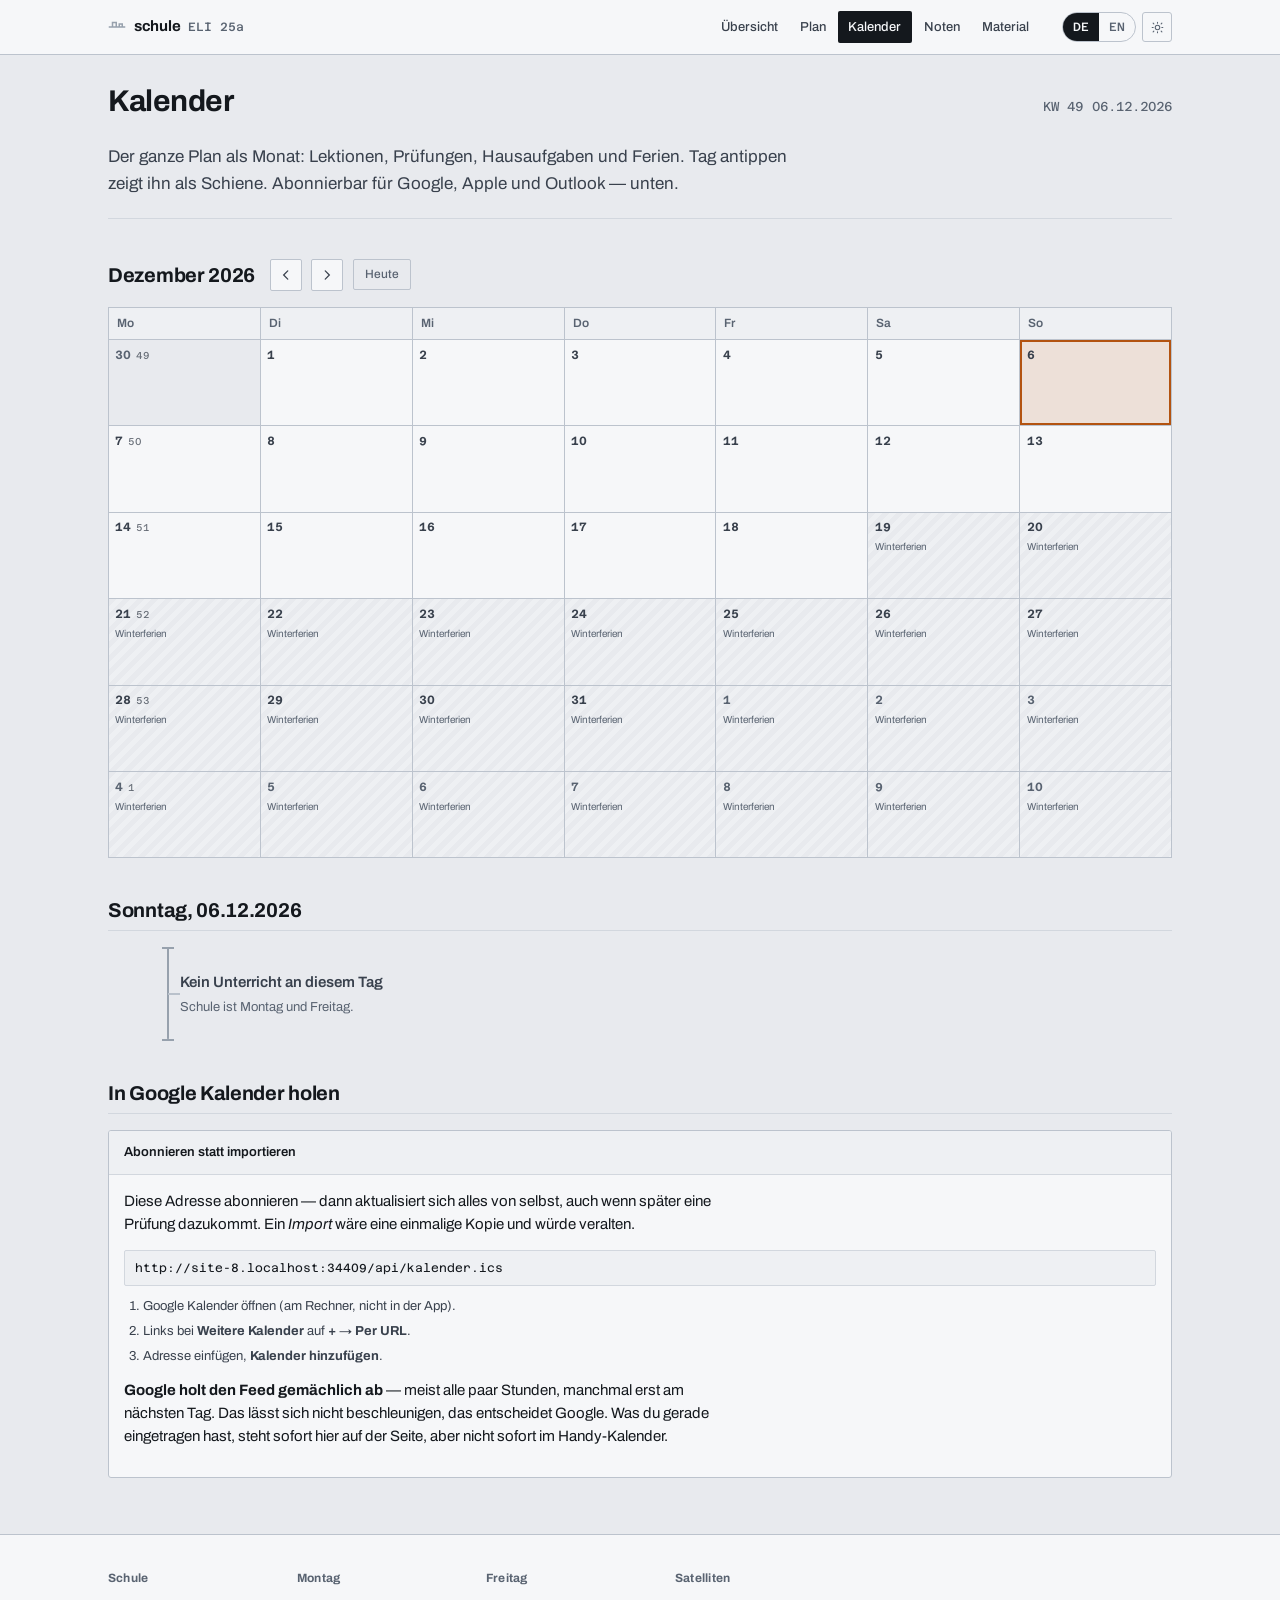
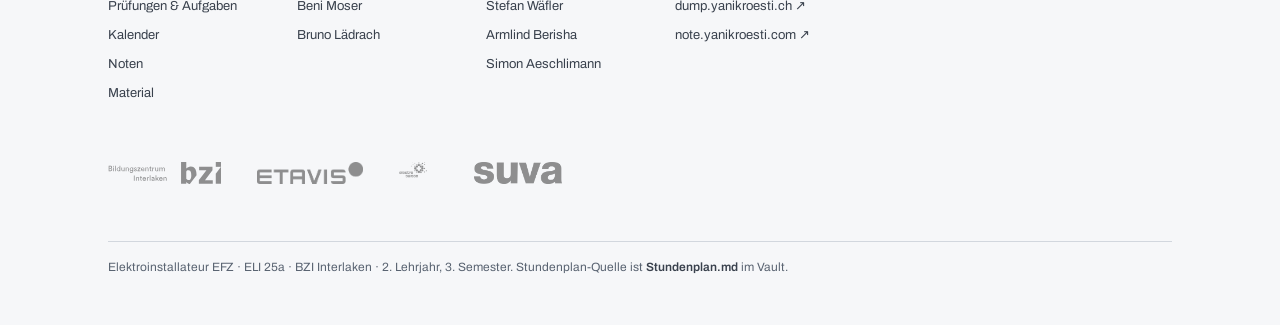
==== kalender.html @ 1379afa7 "Kalender: Monatsansicht und ICS-Feed fuer Google Neue Seite kalender.html — Monatsraster mit Lektion" ====
<!DOCTYPE html>
<html lang="de-CH" data-l="de">
<head>
<meta charset="UTF-8">
<meta name="viewport" content="width=device-width, initial-scale=1">
<title data-de="Kalender — Schule" data-en="Calendar — School">Kalender — Schule</title>
<meta name="description" content="Monatskalender mit Stundenplan, Prüfungen und Ferien — ELI 25a, BZI Interlaken.">
<meta name="theme-color" content="#e8eaee" media="(prefers-color-scheme: light)">
<meta name="theme-color" content="#10131a" media="(prefers-color-scheme: dark)">
<script>(function(){try{var l=localStorage.getItem('schule-lang');if(l==='en'||l==='de'){document.documentElement.setAttribute('data-l',l);document.documentElement.setAttribute('lang',l==='en'?'en':'de-CH');}var t=localStorage.getItem('schule-theme');if(t==='dark'||t==='light'){document.documentElement.setAttribute('data-theme',t);}}catch(e){}})();</script>
<link rel="preconnect" href="https://fonts.googleapis.com">
<link rel="preconnect" href="https://fonts.gstatic.com" crossorigin>
<link href="https://fonts.googleapis.com/css2?family=Archivo:wght@400;500;600;700&family=Azeret+Mono:wght@400;500;600&display=swap" rel="stylesheet">
<link rel="stylesheet" href="assets/core.css">
<link rel="stylesheet" href="assets/page.css">
<style>
/* ---- Monatsraster ----
   Ein Raster mit geteilten Haarlinien, kein Kartengitter: die Zellen
   berühren sich, teilen ihre Linien und haben keine Radien. So sieht
   ein Formular aus, kein Dashboard.                                  */
.calbar {
  display: flex; align-items: center; gap: 0.6rem; flex-wrap: wrap;
  margin-bottom: 1rem;
}
.calbar h2 {
  font-size: var(--t-l); min-width: 9.5rem;
  font-variant-numeric: tabular-nums;
}
.calbar .spacer { flex: 1; }
.navbtn {
  border: 1px solid var(--line-2); background: var(--plate); cursor: pointer;
  width: 32px; height: 32px; border-radius: var(--r-s);
  display: grid; place-items: center; color: var(--ink-2);
  transition: background 0.14s var(--ease), border-color 0.14s var(--ease);
}
.navbtn:hover { background: var(--plate-2); border-color: var(--rail); }
.navbtn svg { width: 14px; height: 14px; }

.cal {
  display: grid; grid-template-columns: repeat(7, minmax(0, 1fr));
  border-top: 1px solid var(--line-2);
  border-left: 1px solid var(--line-2);
}
.cal .wd {
  padding: 0.4rem 0.5rem; font-size: var(--t-xs); font-weight: 600;
  color: var(--muted); background: var(--plate-2);
  border-right: 1px solid var(--line-2); border-bottom: 1px solid var(--line-2);
}
.cal .tag {
  position: relative; min-height: 5.4rem; padding: 0.35rem 0.4rem 0.5rem;
  background: var(--plate); text-align: left; cursor: pointer;
  border-right: 1px solid var(--line-2); border-bottom: 1px solid var(--line-2);
  border-top: 0; border-left: 0;
  display: flex; flex-direction: column; gap: 0.28rem;
  font: inherit; color: inherit;
  transition: background 0.12s var(--ease);
}
.cal .tag:hover { background: var(--plate-2); }
.cal .tag.aus { background: var(--ground); }
.cal .tag.aus .n { color: var(--muted); }
/* Ferien: schraffiert wie eine gesperrte Fläche im Plan. */
.cal .tag.frei {
  background: repeating-linear-gradient(135deg,
    var(--ground), var(--ground) 5px,
    var(--plate-2) 5px, var(--plate-2) 10px);
}
.cal .tag.heute { box-shadow: inset 0 0 0 2px var(--ink-2); }
.cal .tag.gewaehlt { background: color-mix(in srgb, var(--s-abt) 14%, var(--plate)); }
.cal .tag.heute.gewaehlt { box-shadow: inset 0 0 0 2px var(--s-abt); }

.cal .n {
  font-family: var(--f-data); font-variant-numeric: tabular-nums;
  font-size: var(--t-xs); color: var(--ink-2); font-weight: 600;
}
.cal .kw {
  /* Bei 10px trug --muted nur 4.42:1 — die Kalenderwoche ist zwar
     Nebensache, aber lesbar muss sie sein. Klein bleibt sie trotzdem. */
  font-family: var(--f-data); font-size: 0.625rem; color: var(--ink-2);
  margin-left: auto; opacity: 0.75;
}
.cal .kopf { display: flex; align-items: baseline; gap: 0.3rem; }
/* Was an dem Tag läuft: ein kurzer Balken je Fach, in der Fachfarbe. */
.cal .balken { display: flex; flex-direction: column; gap: 2px; }
.cal .balken i {
  height: 3px; border-radius: 1px; background: var(--c, var(--rail));
  display: block;
}
.cal .marke {
  font-family: var(--f-data); font-size: 0.625rem; font-weight: 600;
  color: #fff; background: var(--c, var(--rail));
  border-radius: var(--r-s); padding: 0 0.22rem;
  align-self: flex-start; white-space: nowrap;
}
:root[data-theme="dark"] .cal .marke { color: var(--ground); }
@media (prefers-color-scheme: dark) {
  :root:not([data-theme="light"]) .cal .marke { color: var(--ground); }
}
.cal .ferienwort {
  font-size: 0.625rem; color: var(--muted); line-height: 1.2;
}

@media (max-width: 660px) {
  .cal .tag { min-height: 3.9rem; padding: 0.28rem 0.3rem 0.35rem; }
  .cal .kw, .cal .ferienwort { display: none; }
  .cal .wd { padding: 0.35rem 0.3rem; }
}

/* ---- Abonnieren ---- */
.abo code {
  display: block; margin: 0.5rem 0; padding: 0.5rem 0.6rem;
  overflow-x: auto; white-space: nowrap; font-size: var(--t-xs);
}
.abo ol { margin: 0.6rem 0 0; padding-left: 1.2rem; }
.abo li { font-size: var(--t-s); color: var(--ink-2); margin-bottom: 0.3rem; }
</style>
</head>
<body>
<!--
  DIRECTION CONTRACT — schule.yanikroesti.ch
  THESIS: Der Schultag ist eine Hutschiene. Jede Lektion ist eine Reihenklemme
    darauf, gleiches Rastermass, beschriftetes Markierungsschild, Farbe als
    Funktion. Verweigert das Kartenraster, das jedes Schul-Dashboard ausliefert.
  OWN-WORLD: Kuehler Gehaeusegrau-Grund, verzinkte Schienenlinie, flache
    Objekte mit 2-3px Radien und ohne Schlagschatten. Fuenf gesaettigte
    Klemmenfarben (ABT orange, HTOG blau, ATD gruen, ABU violett, Sport rot)
    auf beschrifteten Fuessen. Archivo durchgehend; Azeret Mono nur fuer Messwerte.
  STORY: Yanik oeffnet muede, sieht die naechste Klemme und ihren Countdown,
    weiss was er schuldet, und geht wieder.
  FIRST VIEWPORT: Flache Kopfleiste mit Haarlinie; Schienenkopf mit Tag, Datum
    und Kalenderwoche; darunter die naechste Lektion als eine doppelt hohe
    Klemme auf eigener Schiene — Farbfuss links, Zeit auf dem Markierungsschild,
    Countdown rechts als Messwert.
  FORM: Klemmenleiste, Kandidat 6 von 7, seed 755b7433.
  RAISED — Fahrplan: eine Zeile beherrscht die Tafel. Schweizer Raster: eine
    Familie, enge Stufen, Ruhe. Messgeraet: Countdown und Noten sind Messwerte
    mit Einheit und sichtbarer 4.0-Grenze.
  FINISH: unreviewed and undocumented is unfinished; this build ends with the
    finish review, the verdict, and DESIGN.md
-->
<main class="wrap" id="app">

  <header class="phead">
    <div class="top">
      <h1><span lang="de">Kalender</span><span lang="en">Calendar</span></h1>
      <p class="meta" id="phead-meta"></p>
    </div>
    <p class="lead">
      <span lang="de">Der ganze Plan als Monat: Lektionen, Prüfungen, Hausaufgaben
        und Ferien. Tag antippen zeigt ihn als Schiene. Abonnierbar für Google,
        Apple und Outlook — unten.</span>
      <span lang="en">The whole plan by month: lessons, exams, homework and holidays.
        Tap a day to see it as a rail. Subscribable from Google, Apple and Outlook — below.</span>
    </p>
  </header>

  <section class="sect" aria-labelledby="cal-h">
    <div class="calbar">
      <h2 id="cal-h"></h2>
      <button class="navbtn" id="prev" data-de-label="Voriger Monat" data-en-label="Previous month">
        <svg viewBox="0 0 24 24" fill="none" stroke="currentColor" stroke-width="2.2" stroke-linecap="round" aria-hidden="true"><path d="M15 5l-7 7 7 7"/></svg>
      </button>
      <button class="navbtn" id="next" data-de-label="Nächster Monat" data-en-label="Next month">
        <svg viewBox="0 0 24 24" fill="none" stroke="currentColor" stroke-width="2.2" stroke-linecap="round" aria-hidden="true"><path d="M9 5l7 7-7 7"/></svg>
      </button>
      <button class="tinybtn" id="heute"><span lang="de">Heute</span><span lang="en">Today</span></button>
      <span class="spacer"></span>
    </div>
    <div class="cal" id="cal" role="grid"></div>
  </section>

  <section class="sect" aria-labelledby="tag-h">
    <div class="sect-h">
      <h2 id="tag-h"></h2>
      <span class="spacer"></span>
    </div>
    <div class="rail" id="tagrail"></div>
  </section>

  <section class="sect" aria-labelledby="abo-h">
    <div class="sect-h">
      <h2 id="abo-h"><span lang="de">In Google Kalender holen</span><span lang="en">Add to Google Calendar</span></h2>
      <span class="spacer"></span>
    </div>
    <div class="panel abo">
      <div class="ph"><span lang="de">Abonnieren statt importieren</span><span lang="en">Subscribe, don't import</span></div>
      <div class="pb">
        <p>
          <span lang="de">Diese Adresse abonnieren — dann aktualisiert sich alles von
            selbst, auch wenn später eine Prüfung dazukommt. Ein <em>Import</em> wäre
            eine einmalige Kopie und würde veralten.</span>
          <span lang="en">Subscribe to this address and everything updates by itself.
            An <em>import</em> would be a one-off copy and would go stale.</span>
        </p>
        <code id="icsurl">…</code>
        <ol>
          <li><span lang="de">Google Kalender öffnen (am Rechner, nicht in der App).</span>
              <span lang="en">Open Google Calendar on a computer, not the app.</span></li>
          <li><span lang="de">Links bei <b>Weitere Kalender</b> auf <b>+</b> → <b>Per URL</b>.</span>
              <span lang="en">Left, next to <b>Other calendars</b>, click <b>+</b> → <b>From URL</b>.</span></li>
          <li><span lang="de">Adresse einfügen, <b>Kalender hinzufügen</b>.</span>
              <span lang="en">Paste the address, <b>Add calendar</b>.</span></li>
        </ol>
        <p style="margin-top:.8rem">
          <span lang="de"><b>Google holt den Feed gemächlich ab</b> — meist alle paar
            Stunden, manchmal erst am nächsten Tag. Das lässt sich nicht beschleunigen,
            das entscheidet Google. Was du gerade eingetragen hast, steht sofort hier
            auf der Seite, aber nicht sofort im Handy-Kalender.</span>
          <span lang="en"><b>Google refreshes slowly</b> — usually every few hours,
            sometimes only the next day. That is Google's decision, not something this
            page controls.</span>
        </p>
      </div>
    </div>
  </section>

</main>

<div id="foot-host"></div>

<script src="assets/i18n.js"></script>
<script src="assets/app.js"></script>
<script src="assets/rail.js"></script>
<script src="assets/shell.js"></script>
<script>
(function () {
  'use strict';
  var S = window.Schule, R = window.Rail, seed = { tests: [], homework: [] };

  var MONATE = {
    de: ['Januar','Februar','März','April','Mai','Juni','Juli','August',
         'September','Oktober','November','Dezember'],
    en: ['January','February','March','April','May','June','July','August',
         'September','October','November','December']
  };
  var WOCHENTAGE_KURZ = {
    de: ['Mo','Di','Mi','Do','Fr','Sa','So'],
    en: ['Mon','Tue','Wed','Thu','Fri','Sat','Sun']
  };

  function lang() { return document.documentElement.getAttribute('data-l') || 'de'; }
  function tx(o) { return o ? (o[lang()] || o.de || o.en || '') : ''; }
  function esc(s) {
    return String(s == null ? '' : s).replace(/[&<>"]/g, function (c) {
      return { '&': '&amp;', '<': '&lt;', '>': '&gt;', '"': '&quot;' }[c];
    });
  }

  var gezeigt = new Date();        // welcher Monat im Raster steht
  var gewaehlt = new Date();       // welcher Tag unten als Schiene steht
  gezeigt.setHours(0, 0, 0, 0);
  gewaehlt.setHours(0, 0, 0, 0);

  function gleich(a, b) {
    return a.getFullYear() === b.getFullYear() && a.getMonth() === b.getMonth()
        && a.getDate() === b.getDate();
  }

  /* ---------------- Was ist an dem Tag? ---------------- */

  function eintraege(tag) {
    var iso = S.iso(tag);
    return {
      frei: S.freeDay(tag),
      lektionen: S.lessonsFor(tag),
      pruefungen: (seed.tests || []).filter(function (t) { return t.date === iso; }),
      aufgaben: (seed.homework || []).filter(function (h) { return h.due === iso; })
    };
  }

  /* ---------------- Monatsraster ---------------- */

  function zeichneMonat() {
    var jahr = gezeigt.getFullYear(), monat = gezeigt.getMonth();
    document.getElementById('cal-h').textContent =
      MONATE[lang()][monat] + ' ' + jahr;

    // Montag als erster Tag der Woche — so steht es in jedem Schweizer Plan.
    var erster = new Date(jahr, monat, 1);
    var versatz = (erster.getDay() + 6) % 7;
    var start = new Date(erster);
    start.setDate(start.getDate() - versatz);

    var html = WOCHENTAGE_KURZ[lang()].map(function (w) {
      return '<div class="wd" role="columnheader">' + w + '</div>';
    }).join('');

    var heute = new Date(); heute.setHours(0, 0, 0, 0);

    for (var i = 0; i < 42; i++) {
      var d = new Date(start);
      d.setDate(d.getDate() + i);
      var e = eintraege(d);

      var cls = ['tag'];
      if (d.getMonth() !== monat) cls.push('aus');
      if (e.frei) cls.push('frei');
      if (gleich(d, heute)) cls.push('heute');
      if (gleich(d, gewaehlt)) cls.push('gewaehlt');

      // Balken je Fach, Prüfungen als beschriftete Marke.
      var inhalt = '';
      if (e.frei) {
        inhalt = '<span class="ferienwort">' + esc(tx(e.frei.name)) + '</span>';
      } else {
        var faecher = [];
        e.lektionen.forEach(function (l) {
          if (faecher.indexOf(l.subject) === -1) faecher.push(l.subject);
        });
        if (faecher.length) {
          inhalt += '<span class="balken">' + faecher.map(function (f) {
            return '<i class="s-' + f + '"></i>';
          }).join('') + '</span>';
        }
        e.pruefungen.forEach(function (t) {
          inhalt += '<span class="marke s-' + t.subject + '">' +
                    esc(S.data().subjects[t.subject] ? S.data().subjects[t.subject].code : '?') +
                    '</span>';
        });
        if (e.aufgaben.length) {
          inhalt += '<span class="ferienwort">' + e.aufgaben.length +
                    (lang() === 'en' ? ' due' : ' fällig') + '</span>';
        }
      }

      var kw = d.getDay() === 1
        ? '<span class="kw">' + S.isoWeek(d) + '</span>' : '';

      html += '<button class="' + cls.join(' ') + '" role="gridcell" ' +
              'data-tag="' + S.iso(d) + '" ' +
              'aria-label="' + esc(S.dayName(d, lang()) + ', ' + S.fmtDate(d, lang())) + '">' +
                '<span class="kopf"><span class="n">' + d.getDate() + '</span>' + kw + '</span>' +
                inhalt +
              '</button>';
    }

    document.getElementById('cal').innerHTML = html;
  }

  /* ---------------- Der gewählte Tag als Schiene ---------------- */

  function zeichneTag() {
    var kopf = document.getElementById('tag-h');
    kopf.textContent = S.dayName(gewaehlt, lang()) + ', ' + S.fmtDate(gewaehlt, lang());

    var e = eintraege(gewaehlt);
    var teile = [];

    if (e.frei) {
      teile.push(R.bare(e.frei, lang()));
    } else if (e.lektionen.length) {
      teile.push(R.day(gewaehlt, { lang: lang() }));
    }

    e.pruefungen.forEach(function (t) { teile.push(R.entry(t, 'test', lang())); });
    e.aufgaben.forEach(function (h) { teile.push(R.entry(h, 'homework', lang())); });

    if (!teile.length) {
      teile.push(R.bare({ kind: 'no-school' }, lang()));
    }
    document.getElementById('tagrail').innerHTML = teile.join('');
  }

  function zeichne() { zeichneMonat(); zeichneTag(); }

  /* ---------------- Bedienung ---------------- */

  function bind() {
    document.getElementById('prev').addEventListener('click', function () {
      gezeigt = new Date(gezeigt.getFullYear(), gezeigt.getMonth() - 1, 1);
      zeichneMonat();
    });
    document.getElementById('next').addEventListener('click', function () {
      gezeigt = new Date(gezeigt.getFullYear(), gezeigt.getMonth() + 1, 1);
      zeichneMonat();
    });
    document.getElementById('heute').addEventListener('click', function () {
      gezeigt = new Date(); gezeigt.setHours(0, 0, 0, 0);
      gewaehlt = new Date(gezeigt);
      zeichne();
    });

    // Ein Zuhörer am Raster statt 42 an den Zellen — die werden neu gebaut.
    document.getElementById('cal').addEventListener('click', function (ev) {
      var z = ev.target.closest('button[data-tag]');
      if (!z) return;
      gewaehlt = new Date(z.dataset.tag + 'T00:00:00');
      if (gewaehlt.getMonth() !== gezeigt.getMonth()) {
        gezeigt = new Date(gewaehlt.getFullYear(), gewaehlt.getMonth(), 1);
      }
      zeichne();
    });

    document.addEventListener('keydown', function (ev) {
      if (ev.target.tagName === 'INPUT' || ev.altKey || ev.ctrlKey || ev.metaKey) return;
      var um = { ArrowLeft: -1, ArrowRight: 1, ArrowUp: -7, ArrowDown: 7 }[ev.key];
      if (!um) return;
      ev.preventDefault();
      gewaehlt = new Date(gewaehlt.getTime());
      gewaehlt.setDate(gewaehlt.getDate() + um);
      if (gewaehlt.getMonth() !== gezeigt.getMonth()) {
        gezeigt = new Date(gewaehlt.getFullYear(), gewaehlt.getMonth(), 1);
      }
      zeichne();
    });
  }

  /* ---------------- Start ---------------- */

  document.getElementById('icsurl').textContent =
    location.origin + '/api/kalender.ics';

  S.load()
    .then(function () {
      window.Shell.mount('kalender', S.data().teachers);
      document.getElementById('phead-meta').innerHTML =
        '<span>KW ' + S.isoWeek(new Date()) + '</span><span>' +
        S.fmtDate(new Date(), lang()) + '</span>';
      return fetch('data/seed.json').then(function (r) { return r.json(); });
    })
    .then(function (d) {
      // Aus seed.json kommen Termine mit "date", Hausaufgaben mit "due".
      seed = { tests: d.tests || [], homework: d.homework || [] };
      zeichne();
      bind();
      document.addEventListener('langchange', zeichne);
    })
    .catch(function (e) {
      console.error(e);
      try { window.Shell.mount('kalender', []); } catch (x) {}
      document.getElementById('cal').innerHTML =
        '<div class="err" style="grid-column:1/-1">' +
        '<b><span lang="de">Daten nicht geladen</span><span lang="en">Data did not load</span></b>' +
        '<span lang="de">Die Seite konnte den Stundenplan nicht lesen. Neu laden hilft meistens.</span>' +
        '<span lang="en">Could not read the timetable. A reload usually fixes it.</span></div>';
    });
})();
</script>
</body>
</html>
---- assets/core.css ----
/* ============================================================
   schule.yanikroesti.ch — Klemmenleiste
   ------------------------------------------------------------
   Die Welt ist eine Hutschiene. Der Schultag ist die Schiene,
   jede Lektion eine Reihenklemme darauf: gleiches Rastermass,
   beschriftetes Markierungsschild, und die Farbe bedeutet eine
   Funktion, statt zu schmuecken.

   Regeln, die diese Datei durchhaelt:
   - Flach. Keine Schlagschatten. Ein Verteilkasten wirft keine.
     Erhoehung wird genau einmal erklaert: durch Linie, nie zusaetzlich
     durch Schatten.
   - Kleine Radien (2-3px), wie Polyamid-Gehaeuse. Keine Pillen ausser
     an echten kleinen Bedienelementen.
   - Monospace nur fuer Messwerte: Zeiten, Countdown, Noten, Raum- und
     Klemmennummern. Nirgends als technisches Kostuem.
   - Feste rem-Stufen. Kein clamp() auf Ueberschriften: das hier ist
     ein Werkzeug, keine Kampagnenseite.

   Fachfarben sind auch in data/subjects.json gespiegelt (fuer SVG/JS).
   Beide Orte gleich halten.
   ============================================================ */

:root {
  /* ---- Faecher: gesaettigte Klemmenfarben, kein Pastell ----
     Angelehnt an die Konvention echter Reihenklemmen, wo die Farbe
     die Funktion nennt: orange = abgesichert/trennbar, blau = Neutral,
     gruen = Schutz, violett = Sonderfunktion, rot = geschaltet.      */
  --s-abt:   #b35310;   /* orange  — hier laufen alle Pruefungen */
  --s-htog:  #1d4e89;   /* blau    — das Arbeitspferd */
  --s-atd:   #2a7049;   /* gruen   — Dokumentation und Telekom */
  --s-abu:   #66459b;   /* violett — Allgemeinbildung */
  --s-sport: #b23a2c;   /* rot     — Sport */

  /* ---- Grundflaechen: Innenraum eines Verteilkastens ----
     Kuehles Hellgrau statt warmem Papier. Das ist eine bewusste
     Abkehr: die Vorgaengerversion war cremefarben, und Creme ist
     genau die Voreinstellung, in die dieses Genre immer faellt.  */
  --ground:   #e8eaee;   /* Gehaeuse-Innenseite */
  --plate:    #f6f7f9;   /* Montageplatte — die helle Flaeche */
  --plate-2:  #eef0f3;   /* zweite Ebene: Kopfleiste, Panels */
  --rail:     #97a1ad;   /* verzinkte Hutschiene */
  --rail-2:   #b9c1cb;   /* Schiene, zurueckgenommen */

  --ink:      #14181d;
  --ink-2:    #39414d;
  --muted:    #596371;
  --faint:    #69727f;
  --line:     #d2d7de;
  --line-2:   #bcc3cd;

  --accent:   #14181d;   /* primaere Aktion, aktive Auswahl */
  --live:     #1d7a4d;   /* laeuft gerade — als Flaeche/Rahmen */
  --live-ink: #155a39;   /* dieselbe Bedeutung als Schrift auf gruen getoentem Grund */
  --warn:     #a8620c;   /* unbestaetigt, offen — als Flaeche/Rahmen */
  --warn-ink: #8a5009;   /* dieselbe Bedeutung als Schrift auf warm getoentem Grund */
  --alert:    #b02a1e;   /* faellig, ungenuegend */

  /* Radien wie Polyamid-Gehaeuse: klein, nicht rund */
  --r-s: 2px;
  --r:   3px;
  --r-l: 4px;

  --pitch: 0.5rem;       /* Rastermass zwischen Klemmen */
  --foot:  3rem;         /* Breite des farbigen Klemmenfusses */
  --strip: 4.5rem;       /* Breite des Markierungsschilds (Zeitspalte) —
                            gemessen am laengsten Label "21.08.": 48px */

  --ease: cubic-bezier(.2, 0, 0, 1);

  /* Eine Familie fuer alles, Mono ausschliesslich fuer Messwerte. */
  --f-ui:   Archivo, "Helvetica Neue", Helvetica, Arial, system-ui, sans-serif;
  --f-data: "Azeret Mono", ui-monospace, SFMono-Regular, Consolas, monospace;

  /* Feste Typo-Stufen, Verhaeltnis ~1.15-1.2 */
  --t-xs:  0.75rem;
  --t-s:   0.8125rem;
  --t-b:   0.9375rem;
  --t-m:   1.0625rem;
  --t-l:   1.25rem;
  --t-xl:  1.5rem;
  --t-2xl: 1.875rem;
  --t-3xl: 2.5rem;

  --wrap: 1120px;
  color-scheme: light;
}

/* ---- Dunkelmodus: derselbe Kasten bei Nacht ----
   Warum hell die Vorgabe ist: die Seite wird im Treppenhaus des BZI
   und im Zug bei Tageslicht einhaendig gelesen. Der Abendtisch ist der
   zweite Fall, nicht der erste.                                        */
@media (prefers-color-scheme: dark) {
  :root:not([data-theme="light"]) {
    --ground:   #10131a;
    --plate:    #181c24;
    --plate-2:  #1f242d;
    --rail:     #55606e;
    --rail-2:   #3c4552;
    --ink:      #e7eaef;
    --ink-2:    #b6bdc8;
    --muted:    #8792a1;
    --faint:    #7b8697;
    --line:     #2a303a;
    --line-2:   #3a4250;
    --accent:   #e7eaef;
    --live:     #4bbd85;
    --live-ink: #4bbd85;
    --warn:     #d99a3a;
    --warn-ink: #d99a3a;
    --alert:    #e5695c;
    --s-abt:   #e08034;
    --s-htog:  #5a95d8;
    --s-atd:   #4aa872;
    --s-abu:   #9b7ad0;
    --s-sport: #dd6355;
    color-scheme: dark;
  }
}

:root[data-theme="dark"] {
  --ground:   #10131a;
  --plate:    #181c24;
  --plate-2:  #1f242d;
  --rail:     #55606e;
  --rail-2:   #3c4552;
  --ink:      #e7eaef;
  --ink-2:    #b6bdc8;
  --muted:    #8792a1;
  --faint:    #7b8697;
  --line:     #2a303a;
  --line-2:   #3a4250;
  --accent:   #e7eaef;
  --live:     #4bbd85;
  --live-ink: #4bbd85;
  --warn:     #d99a3a;
  --warn-ink: #d99a3a;
  --alert:    #e5695c;
  --s-abt:   #e08034;
  --s-htog:  #5a95d8;
  --s-atd:   #4aa872;
  --s-abu:   #9b7ad0;
  --s-sport: #dd6355;
  color-scheme: dark;
}

/* ---------- Reset ---------- */
*, *::before, *::after { box-sizing: border-box; }
html { -webkit-text-size-adjust: 100%; }

body {
  margin: 0;
  background: var(--ground);
  color: var(--ink);
  font-family: var(--f-ui);
  font-size: var(--t-b);
  line-height: 1.55;
  -webkit-font-smoothing: antialiased;
}

h1, h2, h3, h4 {
  font-family: var(--f-ui);
  font-weight: 700;
  line-height: 1.2;
  margin: 0;
  letter-spacing: -0.015em;
}
h1 { font-size: var(--t-2xl); }
h2 { font-size: var(--t-xl); }
h3 { font-size: var(--t-l); }
h4 { font-size: var(--t-m); }
p { margin: 0 0 0.9em; }
a { color: inherit; text-underline-offset: 0.22em; text-decoration-thickness: 1px; }
img, svg { max-width: 100%; }
table { border-collapse: collapse; width: 100%; }
button { font: inherit; color: inherit; }
code, kbd {
  font-family: var(--f-data); font-size: 0.9em;
  background: var(--plate-2); border: 1px solid var(--line);
  border-radius: var(--r-s); padding: 0.05em 0.32em;
}

/* ---------- Browser-Oberflaechen ----------
   Auswahl, Cursor, Fokusring, Bildlaufleiste: Teile, die man nicht
   selbst zeichnet und die sonst mit Browser-Standards ausliefern, die
   zu keinem Entwurf gehoeren. Hier gehoeren sie dazu.               */
::selection { background: color-mix(in srgb, var(--s-htog) 26%, transparent); color: var(--ink); }
:root { caret-color: var(--s-abt); scrollbar-color: var(--rail-2) transparent; scrollbar-width: thin; }
::-webkit-scrollbar { width: 11px; height: 11px; }
::-webkit-scrollbar-track { background: transparent; }
::-webkit-scrollbar-thumb {
  background: var(--rail-2); border-radius: 0;
  border: 3px solid var(--ground); background-clip: padding-box;
}
::-webkit-scrollbar-thumb:hover { background: var(--rail); }

:where(a, button, input, select, textarea, summary, [tabindex]):focus-visible {
  outline: 2px solid var(--s-abt);
  outline-offset: 2px;
  border-radius: var(--r-s);
}

/* Sprachumschaltung: nur die aktive Sprache zeigen */
:root[data-l="de"] [lang="en"],
:root[data-l="en"] [lang="de"] { display: none; }

.wrap { max-width: var(--wrap); margin: 0 auto; padding: 0 clamp(0.9rem, 3.5vw, 1.75rem); }
.data { font-family: var(--f-data); font-variant-numeric: tabular-nums; letter-spacing: -0.02em; }
.sr { position: absolute; width: 1px; height: 1px; overflow: hidden; clip-path: inset(50%); white-space: nowrap; }
.nowrap { white-space: nowrap; }
.muted { color: var(--muted); }

/* ============================================================
   Kopfleiste — flach, eine Haarlinie, kein Glas
   ============================================================ */
.topbar {
  position: sticky; top: 0; z-index: 60;
  background: var(--plate);
  border-bottom: 1px solid var(--line-2);
}
.topbar .wrap { display: flex; align-items: center; gap: 1rem; min-height: 54px; }

.brand {
  display: inline-flex; align-items: center; gap: 0.5rem;
  font-weight: 700; font-size: var(--t-b); text-decoration: none;
  letter-spacing: -0.02em; min-height: 24px;
}
/* Das Markenzeichen ist ein Schienenstueck mit einer Klemme darauf. */
.brand .mk { display: block; width: 18px; height: 18px; color: var(--rail); flex: none; }
.brand i {
  font-style: normal; color: var(--muted); font-weight: 500;
  font-size: var(--t-xs); font-family: var(--f-data); letter-spacing: 0;
}

.nav { display: flex; gap: 0.1rem; margin-left: auto; align-items: center; }
.nav a {
  text-decoration: none; font-size: var(--t-s); font-weight: 500; color: var(--ink-2);
  padding: 0.4rem 0.65rem; border-radius: var(--r-s);
  transition: background 0.14s var(--ease), color 0.14s var(--ease);
}
.nav a:hover { background: var(--plate-2); color: var(--ink); }
.nav a:active { background: var(--line); }
.nav a[aria-current="page"] { background: var(--accent); color: var(--plate); }

.tools { display: flex; gap: 0.4rem; align-items: center; margin-left: 0.4rem; }

/* Kleine Bedienelemente duerfen Pillen sein — echte Schalter sind rund. */
.langswitch, .wk-toggle { display: inline-flex; border: 1px solid var(--line-2); border-radius: 999px; overflow: hidden; }
.langswitch button, .wk-toggle button {
  border: 0; background: transparent; cursor: pointer; padding: 0.3rem 0.62rem;
  font-family: var(--f-data); font-size: var(--t-xs); font-weight: 500;
  color: var(--muted); transition: background 0.14s var(--ease), color 0.14s var(--ease);
}
.langswitch button:hover, .wk-toggle button:hover { background: var(--plate-2); color: var(--ink); }
.langswitch button[aria-pressed="true"], .wk-toggle button[aria-pressed="true"] {
  background: var(--accent); color: var(--plate);
}

.iconbtn {
  border: 1px solid var(--line-2); background: transparent; cursor: pointer;
  width: 30px; height: 30px; border-radius: var(--r); display: grid; place-items: center;
  color: var(--muted); transition: color 0.14s var(--ease), border-color 0.14s var(--ease), background 0.14s var(--ease);
}
.iconbtn:hover { color: var(--ink); border-color: var(--line-2); background: var(--plate-2); }
.iconbtn:active { background: var(--line); }
.iconbtn svg { width: 15px; height: 15px; }

/* ============================================================
   DIE SCHIENE — das tragende Element
   ------------------------------------------------------------
   .rail   Ein Abschnitt Hutschiene. Die senkrechte Linie ist die
           Schiene selbst; alles klemmt daran.
   .term   Eine Reihenklemme. Kein Kaertchen: sie hat einen farbigen
           Fuss, der das Fach nennt, ein Markierungsschild mit der
           Zeit, und einen Koerper.
   ============================================================ */

.rail {
  position: relative;
  padding-left: var(--strip);
  margin: 0;
}
/* Die Schiene mit ihren Endhaltern in einem Element:
   die 2px-Linie sitzt als Hintergrund in der Mitte der Box, die
   Endhalter sind deren Ober- und Unterkante. Die Box ist so gelegt,
   dass die Linie genau dort landet, wo die Klemmfuesse ankommen. */
.rail::before {
  content: "";
  position: absolute;
  left: calc(var(--strip) - 1.15rem);
  top: 0; bottom: 0;
  width: 0.8rem;
  border-top: 2px solid var(--rail);
  border-bottom: 2px solid var(--rail);
  background: linear-gradient(var(--rail), var(--rail)) no-repeat center / 2px 100%;
}
/* Fortlaufende Schiene ohne sichtbares Ende (z. B. gestueckelte Ansicht). */
.rail.no-cap::before { border-top: 0; border-bottom: 0; }

.rail > * + * { margin-top: var(--pitch); }

/* Schmale Schiene: fuer Klemmen ohne Uhrzeit, damit keine tote
   Spalte stehen bleibt (Lernpakete, Material). */
.rail.tight { --strip: 1.2rem; }

/* ---- Eine Klemme ---- */
.term {
  position: relative;
  display: grid;
  grid-template-columns: var(--foot) minmax(0, 1fr) auto;
  align-items: stretch;
  background: var(--plate);
  border: 1px solid var(--line-2);
  border-radius: var(--r);
  min-height: 3.1rem;
  text-decoration: none;
  color: inherit;
}
/* Der Klemmfuss greift die Schiene: kurze Verbindung nach links. */
.term::before {
  content: "";
  position: absolute;
  left: -0.76rem; top: 50%;
  width: 0.75rem; height: 2px;
  background: var(--rail);
  transform: translateY(-50%);
}
/* Das Markierungsschild liegt links neben der Schiene, in der Zeitspalte. */
.term > .strip {
  position: absolute;
  left: calc(-1 * var(--strip));
  top: 0;
  width: calc(var(--strip) - 1.35rem);
  padding-top: 0.62rem;
  text-align: right;
  font-family: var(--f-data);
  font-variant-numeric: tabular-nums;
  font-size: var(--t-xs);
  color: var(--muted);
  letter-spacing: -0.02em;
}
.term > .strip b { display: block; font-weight: 600; color: var(--ink-2); }
.term > .strip span { display: block; font-size: 0.7rem; color: var(--muted); }

/* Der farbige Fuss — traegt das Fachkuerzel. Das ist ein Bauteil,
   kein Zierstreifen: er ist beschriftet und traegt die Funktion. */
.term > .fuss {
  background: var(--c, var(--rail));
  color: #fff;
  border-radius: calc(var(--r) - 1px) 0 0 calc(var(--r) - 1px);
  display: grid;
  place-items: center;
  font-family: var(--f-data);
  font-size: 0.6875rem;
  font-weight: 600;
  letter-spacing: 0.01em;
  padding: 0.3rem 0.15rem;
  text-align: center;
  line-height: 1.1;
  overflow: hidden;
}

.term > .body {
  padding: 0.6rem 0.85rem;
  min-width: 0;
  display: flex; flex-direction: column; justify-content: center; gap: 0.1rem;
}
/* Deutsche Komposita sind laenger als die Spalte: Werkstoffkunde,
   Arbeitssicherheit, Telekommunikation, Allgemeinbildung. Ohne
   Trennung schiebt ein einzelnes Wort ueber den Rand. */
.term .tt, .term .sub, .bare, .index a b {
  overflow-wrap: break-word;
  hyphens: auto;
}
.term .tt { font-weight: 600; font-size: var(--t-b); letter-spacing: -0.01em; }
.term .sub { font-size: var(--t-s); color: var(--muted); }
.term .sub b { color: var(--ink-2); font-weight: 500; }

.term > .aside {
  padding: 0.6rem 0.85rem 0.6rem 0.5rem;
  display: flex; flex-direction: column; align-items: flex-end; justify-content: center;
  gap: 0.15rem; text-align: right;
  border-left: 1px solid var(--line);
}
.term .rm {
  font-family: var(--f-data); font-size: var(--t-xs); color: var(--muted);
  font-variant-numeric: tabular-nums;
}
.term .val {
  font-family: var(--f-data); font-variant-numeric: tabular-nums;
  font-size: var(--t-m); font-weight: 600; letter-spacing: -0.03em; white-space: nowrap;
}
.term .val u { text-decoration: none; font-size: var(--t-xs); font-weight: 400; color: var(--muted); }

/* Zustaende */
a.term, button.term { cursor: pointer; transition: border-color 0.14s var(--ease), background 0.14s var(--ease); }
a.term:hover, button.term:hover { border-color: var(--rail); background: var(--plate-2); }
a.term:active, button.term:active { background: var(--line); }

.term.live { border-color: var(--live); }
.term.live .val { color: var(--live-ink); }
.term.soon .val { color: var(--alert); }
.term.warn .val { color: var(--warn-ink); }
.term.done { opacity: 0.55; }
.term.done .tt { text-decoration: line-through; text-decoration-color: var(--faint); }
.term[aria-disabled="true"] { opacity: 0.5; pointer-events: none; }

/* Die dominante Klemme: die naechste Lektion.
   Das ist die Anleihe bei der Abfahrtstafel — eine Zeile beherrscht
   die Tafel, waehrend eine echte Klemmleiste alle gleich behandelt. */
.term.lead { min-height: 6.4rem; border-width: 2px; border-color: var(--ink-2); }
.term.lead > .fuss { font-size: var(--t-s); }
.term.lead .tt { font-size: var(--t-xl); font-weight: 700; }
.term.lead .sub { font-size: var(--t-b); }
.term.lead .val { font-size: var(--t-3xl); font-weight: 700; }
.term.lead.live { border-color: var(--live); }

/* ---- Querbruecker: zwei Klemmen am selben Knoten ----
   Fachlich: aufeinanderfolgende Lektionen derselben Lehrperson.
   Die Bruecke sitzt in der Luecke zwischen beiden Klemmen und
   verbindet sie sichtbar, statt sie nur nebeneinander zu legen.   */
.rail > .bridge { margin-top: 0; }
.rail > .bridge + * { margin-top: 0; }
.bridge {
  position: relative;
  height: var(--pitch);
}
.bridge::before {
  content: "";
  position: absolute;
  left: calc(var(--foot) / 2 - 1.5px);
  top: -2px; bottom: -2px;
  border-left: 3px solid var(--c, var(--rail-2));
}

/* ---- Trennplatte: Gruppenwechsel (andere Lehrperson) ----
   Die Beschriftung sitzt links, die gestrichelte Platte laeuft
   nach rechts aus. Ein kurzer Steg links bindet sie an die Schiene. */
.part {
  position: relative;
  display: flex; align-items: center; gap: 0.6rem;
  margin: 1.1rem 0 0.15rem;
}
.rail > .part:first-child { margin-top: 0; }
.part::before {
  content: "";
  position: absolute;
  left: -0.76rem; top: 50%;
  width: 0.75rem; height: 1px;
  background: var(--rail-2);
}
.part::after { content: ""; flex: 1; border-top: 1px dashed var(--line-2); }
.part > span { flex: none; }
.part a { display: inline-flex; align-items: center; min-height: 24px; }
.part a, .part > span > span {
  font-size: 0.6875rem; font-weight: 600;
  letter-spacing: 0.05em; text-transform: uppercase;
  color: var(--muted); text-decoration: none;
}
.part a:hover { color: var(--ink); text-decoration: underline; }

/* ---- Leere Schiene: Ferien, Feiertag, nichts faellig ----
   Lehrt die Oberflaeche, statt "nichts da" zu sagen. */
.bare {
  position: relative;
  padding: 1.5rem 0.85rem 1.5rem 0;
  color: var(--muted);
  font-size: var(--t-s);
}
.bare b { display: block; color: var(--ink-2); font-size: var(--t-b); font-weight: 600; margin-bottom: 0.15rem; }
.bare::before {
  content: "";
  position: absolute;
  left: -0.76rem; top: 50%;
  width: 0.75rem; height: 2px;
  background: var(--rail-2);
  transform: translateY(-50%);
}

/* ============================================================
   Abschnitte
   ============================================================ */
.sect { margin: 2.5rem 0; }
.sect-h {
  display: flex; align-items: baseline; gap: 0.7rem;
  margin-bottom: 1rem; padding-bottom: 0.5rem;
  border-bottom: 1px solid var(--line);
}
.sect-h h2 { font-size: var(--t-l); }
/* Anzahl ist Information, keine Ziffernverzierung. */
.sect-h .count {
  font-family: var(--f-data); font-size: var(--t-xs); color: var(--muted);
  font-variant-numeric: tabular-nums;
}
.sect-h .spacer { flex: 1; }

/* ---------- Panel: ruhige Flaeche fuer Tabellen und Text ---------- */
.panel {
  background: var(--plate);
  border: 1px solid var(--line-2);
  border-radius: var(--r);
}
.panel > .ph {
  padding: 0.7rem 0.95rem;
  border-bottom: 1px solid var(--line);
  background: var(--plate-2);
  border-radius: calc(var(--r) - 1px) calc(var(--r) - 1px) 0 0;
  font-weight: 600; font-size: var(--t-s);
  display: flex; align-items: center; gap: 0.6rem;
}
.panel > .pb { padding: 0.95rem; }

/* ---------- Tabellen ---------- */
.tbl { font-size: var(--t-s); }
.tbl th {
  text-align: left; font-weight: 600; color: var(--muted);
  font-size: var(--t-xs); padding: 0.5rem 0.7rem;
  border-bottom: 1px solid var(--line-2); white-space: nowrap;
}
.tbl td { padding: 0.55rem 0.7rem; border-bottom: 1px solid var(--line); vertical-align: top; }
.tbl tr:last-child td { border-bottom: 0; }
.tbl .num { font-family: var(--f-data); font-variant-numeric: tabular-nums; text-align: right; }
.tbl-scroll { overflow-x: auto; }

/* ---------- Marke fuer Unbestaetigtes ----------
   Unbekannt ist ein Zustand, kein leeres Feld. */
.unconf {
  display: inline-flex; align-items: center; gap: 0.28rem;
  font-size: 0.6875rem; font-weight: 600;
  color: var(--warn-ink);
  border: 1px solid color-mix(in srgb, var(--warn) 45%, transparent);
  border-radius: var(--r-s);
  padding: 0.05rem 0.32rem;
  white-space: nowrap;
}
.unconf::before { content: ""; width: 5px; height: 5px; border-radius: 999px; background: var(--warn); }

/* ---------- Kennzeichnung: Fach als kleine Marke ----------
   Nur dort, wo kein Klemmenfuss zur Verfuegung steht. */
.mark {
  display: inline-flex; align-items: center;
  font-family: var(--f-data); font-size: 0.6875rem; font-weight: 600;
  color: #fff; background: var(--c, var(--rail));
  padding: 0.1rem 0.36rem; border-radius: var(--r-s);
  white-space: nowrap;
}

/* Neutraler Fuss fuer Klemmen ohne Fach (Kennzahlen, Summen). */
.s-neutral { --c: var(--ink-2); }

/* Lernpaket-Status. Stand frueher nur im <style> der Startseite —
   lernpakete.js rendert ihn aber auch auf den Lehrerseiten, wo er
   dadurch voellig unformatiert erschien. Dasselbe Bauteil darf nicht
   an zwei Orten verschieden aussehen. */
.lp-state {
  font-family: var(--f-data); font-size: 0.6875rem; font-weight: 500;
  border: 1px solid var(--line-2); border-radius: var(--r-s);
  padding: 0.02rem 0.3rem; color: var(--muted); white-space: nowrap;
}
.lp-state.aktiv { color: var(--live-ink); border-color: color-mix(in srgb, var(--live) 45%, transparent); }
.lp-state.geplant { color: var(--warn-ink); border-color: color-mix(in srgb, var(--warn) 45%, transparent); }

.s-abt   { --c: var(--s-abt); }
.s-htog  { --c: var(--s-htog); }
.s-atd   { --c: var(--s-atd); }
.s-abu   { --c: var(--s-abu); }
.s-sport { --c: var(--s-sport); }

/* ---- Schrift auf farbigem Grund ----
   Im Hellmodus sind die Fachfarben dunkel genug fuer weisse Schrift.
   Im Dunkelmodus sind sie aufgehellt, damit sie auf dem dunklen Grund
   ueberhaupt lesbar sind — dann traegt weisse Schrift nur noch 2.9:1.
   Dort kehrt die Schrift um und wird dunkel: 5.3:1 bis 6.5:1.        */
@media (prefers-color-scheme: dark) {
  :root:not([data-theme="light"]) .term > .fuss,
  :root:not([data-theme="light"]) .mark { color: var(--ground); }
}
:root[data-theme="dark"] .term > .fuss,
:root[data-theme="dark"] .mark { color: var(--ground); }

/* ---------- Ladezustand: Skelett, kein Kreisel ---------- */
.skel {
  background: var(--plate-2);
  border: 1px solid var(--line);
  border-radius: var(--r);
  min-height: 3.1rem;
  position: relative; overflow: hidden;
}
.skel::after {
  content: "";
  position: absolute; inset: 0;
  background: linear-gradient(90deg, transparent, color-mix(in srgb, var(--plate) 70%, transparent), transparent);
  transform: translateX(-100%);
  animation: sweep 1.3s var(--ease) infinite;
}
@keyframes sweep { to { transform: translateX(100%); } }

/* ---------- Fehlerzustand ---------- */
.err {
  border: 1px solid color-mix(in srgb, var(--alert) 45%, transparent);
  background: color-mix(in srgb, var(--alert) 7%, var(--plate));
  border-radius: var(--r);
  padding: 0.8rem 0.95rem;
  font-size: var(--t-s);
}
.err b { display: block; color: var(--alert); margin-bottom: 0.15rem; }

/* ============================================================
   Fusszeile
   ============================================================ */
.foot {
  border-top: 1px solid var(--line-2);
  margin-top: 3.5rem;
  padding: 2.25rem 0 3rem;
  background: var(--plate);
}
.foot .wrap { display: flex; flex-wrap: wrap; gap: 1.75rem 2.75rem; }
.foot .col { min-width: 145px; }
.foot h4 {
  font-size: var(--t-xs); font-weight: 700; color: var(--muted);
  margin-bottom: 0.55rem; letter-spacing: 0.02em;
}
.foot ul { list-style: none; margin: 0; padding: 0; display: grid; gap: 0.3rem; }
.foot a {
  color: var(--ink-2); text-decoration: none; font-size: var(--t-s);
  display: inline-flex; align-items: center; min-height: 24px;
}
.foot a:hover { color: var(--ink); text-decoration: underline; }
.colophon {
  margin-top: 1.75rem; padding-top: 1rem; border-top: 1px solid var(--line);
  font-size: var(--t-xs); color: var(--muted); width: 100%;
}
.colophon b { color: var(--ink-2); font-weight: 600; }

/* ---------- Logo-Leiste ----------
   Die gelieferten Logos sind farblich gemischt: bzi.svg ist weiss,
   Electrosuisse und Etavis sind dunkel. brightness(0) macht jedes zu
   einer flachen Silhouette (Transparenz bleibt), invert(1) dreht sie
   im Dunkelmodus. Einzelne Marke in Originalfarbe: Klasse keep-color. */
.logos { width: 100%; display: flex; flex-wrap: wrap; align-items: center; gap: 1.25rem 2.25rem; margin-top: 1.75rem; }
.logos > * { line-height: 0; display: block; }
.logos img {
  height: 22px; width: auto; display: block;
  filter: brightness(0); opacity: 0.42;
  transition: opacity 0.16s var(--ease);
}
.logos a:hover img { opacity: 0.8; }
.logos .keep-color img { filter: none; opacity: 0.85; }

@media (prefers-color-scheme: dark) {
  :root:not([data-theme="light"]) .logos img { filter: brightness(0) invert(1); }
  :root:not([data-theme="light"]) .logos .keep-color img { filter: none; }
}
:root[data-theme="dark"] .logos img { filter: brightness(0) invert(1); }
:root[data-theme="dark"] .logos .keep-color img { filter: none; }

/* ============================================================
   Schmale Schirme
   ============================================================ */
@media (max-width: 660px) {
  :root { --strip: 3.9rem; --foot: 2.6rem; }
  .topbar .wrap {
    flex-wrap: wrap; min-height: 0; gap: 0.45rem;
    padding-top: 0.5rem; padding-bottom: 0.4rem;
  }
  .brand { order: 1; }
  .tools { order: 2; margin-left: auto; }
  .nav {
    order: 3; width: 100%; margin-left: 0;
    overflow-x: auto; overscroll-behavior-x: contain;
    scrollbar-width: none; -ms-overflow-style: none; padding-bottom: 2px;
  }
  .nav::-webkit-scrollbar { display: none; }
  .nav a { white-space: nowrap; flex: none; }

  .term { grid-template-columns: var(--foot) minmax(0, 1fr); }
  .term > .strip { width: calc(var(--strip) - 1.05rem); font-size: 0.6875rem; }
  .term > .strip span { font-size: 0.625rem; }
  .term > .aside {
    grid-column: 1 / -1;
    border-left: 0; border-top: 1px solid var(--line);
    flex-direction: row; align-items: baseline; justify-content: space-between;
    text-align: left; padding-top: 0.42rem; padding-bottom: 0.42rem;
  }
  .term.lead .val { font-size: var(--t-2xl); }
  .foot .wrap { gap: 1.4rem 2rem; }
}

/* ---------- Touch ---------- */
@media (pointer: coarse) {
  .nav a { padding: 0.52rem 0.75rem; font-size: var(--t-b); }
  .part a { display: inline-flex; align-items: center; min-height: 32px; }
  .brand { min-height: 34px; }
  .langswitch button, .wk-toggle button { padding: 0.5rem 0.85rem; font-size: var(--t-s); }
  .iconbtn { width: 40px; height: 40px; }
  .foot a { display: inline-block; padding: 0.38rem 0; font-size: var(--t-b); }
  .logos img { height: 20px; }
}

@media (prefers-reduced-motion: reduce) {
  *, *::before, *::after { animation-duration: 0.01ms !important; transition-duration: 0.01ms !important; }
}

@media print {
  .topbar, .foot, .iconbtn, .langswitch, .wk-toggle { display: none !important; }
  body { background: #fff; }
  .term, .panel { border-color: #999; break-inside: avoid; }
  .rail::before, .term::before { background: #999; }
}
---- assets/page.css ----
/* =========================================================
   Unterseiten — Lehrpersonen, Plan, Material, Noten.
   Baut nur auf den Bauteilen aus core.css auf: Schiene, Klemme,
   Panel, Tabelle. Nichts hier erfindet ein zweites Formenvokabular.
   ========================================================= */

/* ---------- Seitenkopf ----------
   Kein Kicker ueber der Ueberschrift. Die Ueberschrift traegt sich
   selbst; die Einordnung steht rechts als Datenzeile.            */
.phead { padding: 1.75rem 0 1.25rem; border-bottom: 1px solid var(--line); margin-bottom: 1.75rem; }
.phead .top { display: flex; flex-wrap: wrap; align-items: baseline; gap: 0.5rem 1.25rem; }
.phead h1 { font-size: var(--t-2xl); }
.phead .meta {
  margin-left: auto; font-family: var(--f-data); font-size: var(--t-s);
  color: var(--muted); font-variant-numeric: tabular-nums;
  display: flex; align-items: center; gap: 0.55rem; flex-wrap: wrap;
}
.phead .marks { display: flex; flex-wrap: wrap; gap: 0.3rem; align-items: center; margin-top: 0.85rem; }
.phead .lead {
  margin: 0.9rem 0 0; max-width: 68ch;
  font-size: var(--t-m); color: var(--ink-2); line-height: 1.6;
}
@media (max-width: 660px) { .phead .meta { margin-left: 0; width: 100%; } }

/* Hinweis, dass hier die Pruefungen laufen — eine Tatsache, kein Orden. */
.badge {
  display: inline-flex; align-items: center; gap: 0.3rem;
  font-size: 0.6875rem; font-weight: 600;
  /* Der Rahmen traegt die Fachfarbe, die Schrift den Kontrast:
     ABT-Orange als Text schaffte auf dem Grund nur 4.19:1. */
  color: var(--ink-2);
  border: 1px solid color-mix(in srgb, var(--s-abt) 60%, transparent);
  border-radius: var(--r-s); padding: 0.08rem 0.36rem;
}

/* ---------- Wochenkennzeichnung in Tabellen ---------- */
.wk {
  display: inline-block; font-size: 0.6875rem; font-weight: 500;
  color: var(--muted); border: 1px solid var(--line-2);
  border-radius: var(--r-s); padding: 0.02rem 0.3rem; white-space: nowrap;
}
.tnote {
  padding: 0.75rem 0.95rem; margin: 0; font-size: var(--t-s);
  color: var(--muted); border-top: 1px solid var(--line);
}
.tbl tr.hl td { background: color-mix(in srgb, var(--s-abt) 10%, transparent); }

/* ---------- Themenbloecke ----------
   Keine gleich grossen Karten im Raster: die Bloecke tragen sehr
   unterschiedlich viel Inhalt und stehen deshalb gestapelt, jeder
   mit seinem eigenen Kopf.                                        */
.topics { display: grid; gap: 1rem; }
.topic > .ph { justify-content: flex-start; }
.topic > .ph .t { font-weight: 600; }
.topic > .pb > p { font-size: var(--t-b); color: var(--ink-2); margin: 0 0 0.75rem; }
.topic > .pb > p:last-child { margin-bottom: 0; }
.bul { margin: 0; padding-left: 1.1rem; display: grid; gap: 0.3rem; }
.bul li { font-size: var(--t-s); color: var(--ink-2); }

/* Lernziele — eine echte Abhakliste, keine Aufzaehlung mit Punkt.
   Kein eigener Rahmen: der Block sitzt bereits in einem Panel, und eine
   Karte in der Karte ist immer falsch. Eine Trennlinie reicht. */
.goals {
  margin-top: 1rem; padding: 0.85rem 0 0;
  border-top: 1px solid var(--line);
}
.goals h4 {
  font-size: var(--t-xs); color: var(--muted); margin: 0 0 0.6rem; font-weight: 700;
}
.goals ul { margin: 0; padding: 0; list-style: none; display: grid; gap: 0.45rem; }
.goals li {
  font-size: var(--t-s); color: var(--ink-2); line-height: 1.5;
  padding-left: 1.5rem; position: relative;
}
.goals li::before {
  content: ""; position: absolute; left: 0.15rem; top: 0.42em;
  width: 0.62rem; height: 0.34rem;
  border-left: 2px solid var(--s-atd); border-bottom: 2px solid var(--s-atd);
  transform: rotate(-45deg);
}

/* Fliesstext braucht ein Mass, sonst laeuft er auf 1120px ueber 170 Zeichen. */
.panel > .pb > p, .openbox > .pb p, .topic > .pb > p { max-width: 68ch; }

/* ---------- Offene Fragen ----------
   Unbekanntes bekommt eine eigene Flaeche, keinen Farbstreifen. */
.openbox { border-color: color-mix(in srgb, var(--warn) 40%, var(--line-2)); }
.openbox > .ph {
  background: color-mix(in srgb, var(--warn) 10%, var(--plate-2));
  border-bottom-color: color-mix(in srgb, var(--warn) 30%, var(--line));
  color: var(--warn-ink);
}
.openbox > .pb p { margin: 0; font-size: var(--t-s); color: var(--ink-2); line-height: 1.6; }
.openbox > .pb p + p { margin-top: 0.6rem; }

/* ---------- Gesetzespyramide ---------- */
.pyr-wrap { display: grid; grid-template-columns: minmax(0, 1.15fr) minmax(0, 1fr); }
.pyr-svg { padding: 1.35rem 1.15rem 0.85rem; }
.pyr-svg svg { width: 100%; height: auto; display: block; }
.pyr-hint {
  text-align: center; font-size: var(--t-xs); color: var(--muted);
  margin: 0.4rem 0 0; font-family: var(--f-data);
}
.tier path {
  fill: var(--plate-2); stroke: var(--line-2); stroke-width: 1.4;
  cursor: pointer; transition: fill 0.16s var(--ease), stroke 0.16s var(--ease);
}
.tier:hover path { fill: color-mix(in srgb, var(--s-abt) 22%, var(--plate)); }
.tier.on path { fill: var(--s-abt); stroke: var(--s-abt); }
.tier:focus { outline: none; }
.tier:focus-visible path { stroke: var(--ink); stroke-width: 2.4; }
.tier .tl { font-family: var(--f-ui); font-size: 14px; font-weight: 700; fill: var(--ink); text-anchor: middle; pointer-events: none; }
.tier .ts { font-family: var(--f-data); font-size: 10px; fill: var(--muted); text-anchor: middle; pointer-events: none; }
.tier.on .tl, .tier.on .ts { fill: #fff; }
/* Im Dunkelmodus ist die aktive Stufe aufgehellt — weisse Schrift traegt
   darauf nur 2.87:1. Gleiche Umkehr wie am Klemmenfuss: dunkel auf hell. */
@media (prefers-color-scheme: dark) {
  :root:not([data-theme="light"]) .tier.on .tl,
  :root:not([data-theme="light"]) .tier.on .ts { fill: var(--ground); }
}
:root[data-theme="dark"] .tier.on .tl,
:root[data-theme="dark"] .tier.on .ts { fill: var(--ground); }
.axis { font-family: var(--f-data); font-size: 9.5px; fill: var(--muted); letter-spacing: 0.08em; text-transform: uppercase; }

.pyr-detail { border-left: 1px solid var(--line); background: var(--plate-2); padding: 1.35rem 1.25rem; }
.pyr-card .kind { font-family: var(--f-data); font-size: var(--t-xs); color: var(--muted); }
.pyr-card h3 { font-size: var(--t-l); margin: 0.25rem 0 0.5rem; }
.pyr-card p { font-size: var(--t-s); color: var(--muted); line-height: 1.6; margin: 0; }
.pyr-items { list-style: none; margin: 0.85rem 0 0; padding: 0; display: grid; gap: 0.5rem; }
.pyr-items li {
  font-size: var(--t-s); color: var(--ink-2); padding: 0.48rem 0 0.48rem 0.7rem;
  border-left: 1px solid var(--line-2); line-height: 1.45;
}
.pyr-items .data { color: var(--muted); font-size: var(--t-xs); }
.merksatz {
  margin-top: 1rem; padding: 0.7rem 0 0; font-size: var(--t-s);
  color: var(--ink-2); border-top: 1px solid var(--line); line-height: 1.55;
}
.merksatz b { color: var(--ink); }

/* ---------- ABU-Modulrad ----------
   Heisst .arc, nicht .seg: unter .seg lief hier frueher das Donut-Segment
   und in core.css gleichzeitig ein Segmentschalter — zwei Bedeutungen,
   ein Name. Der Schalter heisst heute .langswitch / .wk-toggle.      */
.rad-wrap { display: grid; grid-template-columns: 240px minmax(0, 1fr); gap: 1.4rem; padding: 1.35rem; align-items: center; }
.rad svg { width: 100%; height: auto; display: block; }
.arc { fill: none; stroke-width: 17; stroke-linecap: butt; transition: stroke-width 0.16s var(--ease); }
.arc.done { stroke: var(--s-abu); }
.arc.cur  { stroke: var(--s-abt); stroke-width: 22; }
.arc.todo { stroke: var(--line-2); }
.arc:hover { stroke-width: 22; }
.arc-l { font-family: var(--f-data); font-size: 8px; text-anchor: middle; font-weight: 600; pointer-events: none; }
/* Die Zahl steht auf dem Segment, also richtet sich ihre Farbe nach dessen
   Fuellung. Auf done/cur traegt Hell (6.8:1 / 4.7:1), auf dem blassen
   todo-Segment traegt nur Dunkel — hell waeren es 1.66:1. */
.arc-l.done, .arc-l.cur { fill: var(--plate); }
.arc-l.todo { fill: var(--ink-2); }
.rad-c1 { font-family: var(--f-ui); font-size: 28px; font-weight: 700; fill: var(--ink); text-anchor: middle; letter-spacing: -0.03em; }
.rad-c2 { font-family: var(--f-data); font-size: 9px; fill: var(--muted); text-anchor: middle; letter-spacing: 0.08em; text-transform: uppercase; }

.rad-legend { list-style: none; margin: 0; padding: 0; display: grid; gap: 0.15rem; }
.rad-legend li {
  display: flex; align-items: center; gap: 0.6rem;
  font-size: var(--t-s); padding: 0.3rem 0.5rem; border-radius: var(--r-s);
}
.rad-legend .k { font-family: var(--f-data); font-size: var(--t-xs); color: var(--muted); min-width: 2.5rem; font-weight: 600; }
.rad-legend .cur .k { color: var(--ink-2); }
.rad-legend .v { color: var(--ink-2); }
/* Keine Deckkraft: sie senkt den Kontrast unvorhersehbar mit. */
.rad-legend .done .v, .rad-legend .done .k { color: var(--muted); }
.rad-legend .done .tick { color: var(--s-abu); margin-left: auto; display: inline-flex; }
.rad-legend .tick svg { width: 12px; height: 12px; display: block; }
.rad-legend .cur { background: color-mix(in srgb, var(--s-abt) 13%, transparent); }
.rad-legend .cur .v { color: var(--ink); font-weight: 600; }
.rad-legend .badge2 {
  margin-left: auto; font-family: var(--f-data); font-size: 0.6875rem;
  color: var(--ink-2); border: 1px solid color-mix(in srgb, var(--s-abt) 55%, transparent);
  border-radius: var(--r-s); padding: 0.02rem 0.3rem;
}
.rad-legend .todo .v { color: var(--muted); }

@media (max-width: 860px) {
  .pyr-wrap { grid-template-columns: 1fr; }
  .pyr-detail { border-left: 0; border-top: 1px solid var(--line); }
  .rad-wrap { grid-template-columns: 1fr; }
  .rad { max-width: 240px; margin: 0 auto; }
}

/* ---------- Freie Tage im Plan ---------- */
.free {
  padding: 0.75rem 0.95rem; font-size: var(--t-s); color: var(--muted);
  background: var(--plate); border: 1px solid var(--line-2); border-radius: var(--r);
}
.free b { color: var(--ink-2); font-weight: 600; }

/* ---------- Wochengruppe im Plan ---------- */
.wkgroup { margin-bottom: 1.6rem; }
.wkhead { display: flex; align-items: center; gap: 0.6rem; margin-bottom: 0.7rem; }
.wkhead h3 { font-size: var(--t-b); }
.wkhead .kwtag {
  font-family: var(--f-data); font-size: var(--t-xs); color: var(--muted);
  border: 1px solid var(--line-2); padding: 0.05rem 0.4rem; border-radius: var(--r-s); white-space: nowrap;
}
.wkhead .rule { flex: 1; border-top: 1px dashed var(--line-2); }

/* ---------- Einfacher senkrechter Stapel ---------- */
.stack { display: grid; gap: 0.5rem; }

/* ---------- PIN-Sperre ----------
   Der einzige Ort, an dem ein Modal richtig ist: die Sperre braucht
   geschuetzten Fokus, sonst ist sie keine. Die Unschaerfe dahinter ist
   der Zweck, nicht Zierde — sie verdeckt die Noten.
   Was sie leistet und was nicht, steht in assets/pin.js.            */
/* Verbergen, nicht weichzeichnen.
   Ein Blur ist hier die falsche Mechanik: schlaegt er fehl — und im
   Test loeste filter:blur(9px) auf genau diesem Element zu blur(0px)
   auf —, stehen die Noten vollstaendig offen. visibility:hidden kann
   nicht halb misslingen. Nebenbei passt es besser: diese Welt hat
   keine Glasflaechen.                                                */
body.locked > main,
body.locked > .foot,
body.locked > .topbar { visibility: hidden; pointer-events: none; user-select: none; }

.pinwrap {
  position: fixed; inset: 0; z-index: 999;
  display: grid; place-items: center; padding: 1.5rem;
  background: color-mix(in srgb, var(--ground) 78%, transparent);
  animation: pinIn 0.18s var(--ease);
}
.pinwrap.gone { opacity: 0; transition: opacity 0.18s; }
@keyframes pinIn { from { opacity: 0 } to { opacity: 1 } }

.pinbox {
  background: var(--plate); border: 1px solid var(--line-2); border-radius: var(--r);
  padding: 1.75rem 1.75rem 1.5rem; text-align: center;
  max-width: 330px; width: 100%;
}
.pinbox.shake { animation: pinShake 0.4s; }
@keyframes pinShake {
  0%, 100% { transform: translateX(0) }
  20% { transform: translateX(-7px) } 40% { transform: translateX(7px) }
  60% { transform: translateX(-4px) } 80% { transform: translateX(4px) }
}

.pin-ico {
  width: 42px; height: 42px; margin: 0 auto 0.85rem; border-radius: var(--r);
  display: grid; place-items: center; color: #fff; background: var(--s-abt);
}
:root[data-theme="dark"] .pin-ico { color: var(--ground); }
@media (prefers-color-scheme: dark) {
  :root:not([data-theme="light"]) .pin-ico { color: var(--ground); }
}
.pin-ico svg { width: 21px; height: 21px; }

.pinbox h2 { font-size: var(--t-l); margin-bottom: 0.4rem; }
.pinbox p { font-size: var(--t-s); color: var(--muted); margin-bottom: 1.1rem; line-height: 1.5; }

.pin-dots { display: flex; gap: 0.7rem; justify-content: center; margin-bottom: 1rem; }
.pin-dots i {
  width: 12px; height: 12px; border-radius: 999px; display: block;
  border: 1.5px solid var(--line-2); background: transparent;
  transition: background 0.14s var(--ease), border-color 0.14s var(--ease);
}
.pin-dots i.on { background: var(--s-abt); border-color: var(--s-abt); }

#pinInput { position: absolute; opacity: 0; width: 1px; height: 1px; pointer-events: none; }
.pin-err { color: var(--alert); font-size: var(--t-s); min-height: 1.2em; margin: 0 0 0.5rem; }

/* Kleiner Textknopf — Sperren, PIN aendern, "ohne PIN weiter" */
.tinybtn {
  border: 1px solid var(--line-2); background: transparent; cursor: pointer;
  border-radius: var(--r-s); padding: 0.34rem 0.7rem;
  font-size: var(--t-xs); font-weight: 500; color: var(--muted);
  transition: color 0.14s var(--ease), border-color 0.14s var(--ease), background 0.14s var(--ease);
}
.tinybtn:hover { color: var(--ink); border-color: var(--rail); background: var(--plate-2); }
.tinybtn:active { background: var(--line); }
.pinlock { margin-left: auto; }

@media (pointer: coarse) { .tinybtn { padding: 0.5rem 0.9rem; font-size: var(--t-s); } }
@media (prefers-reduced-motion: reduce) {
  .pinwrap, .pinbox.shake { animation: none; }
  .pin-dots i { transition: none; }
}
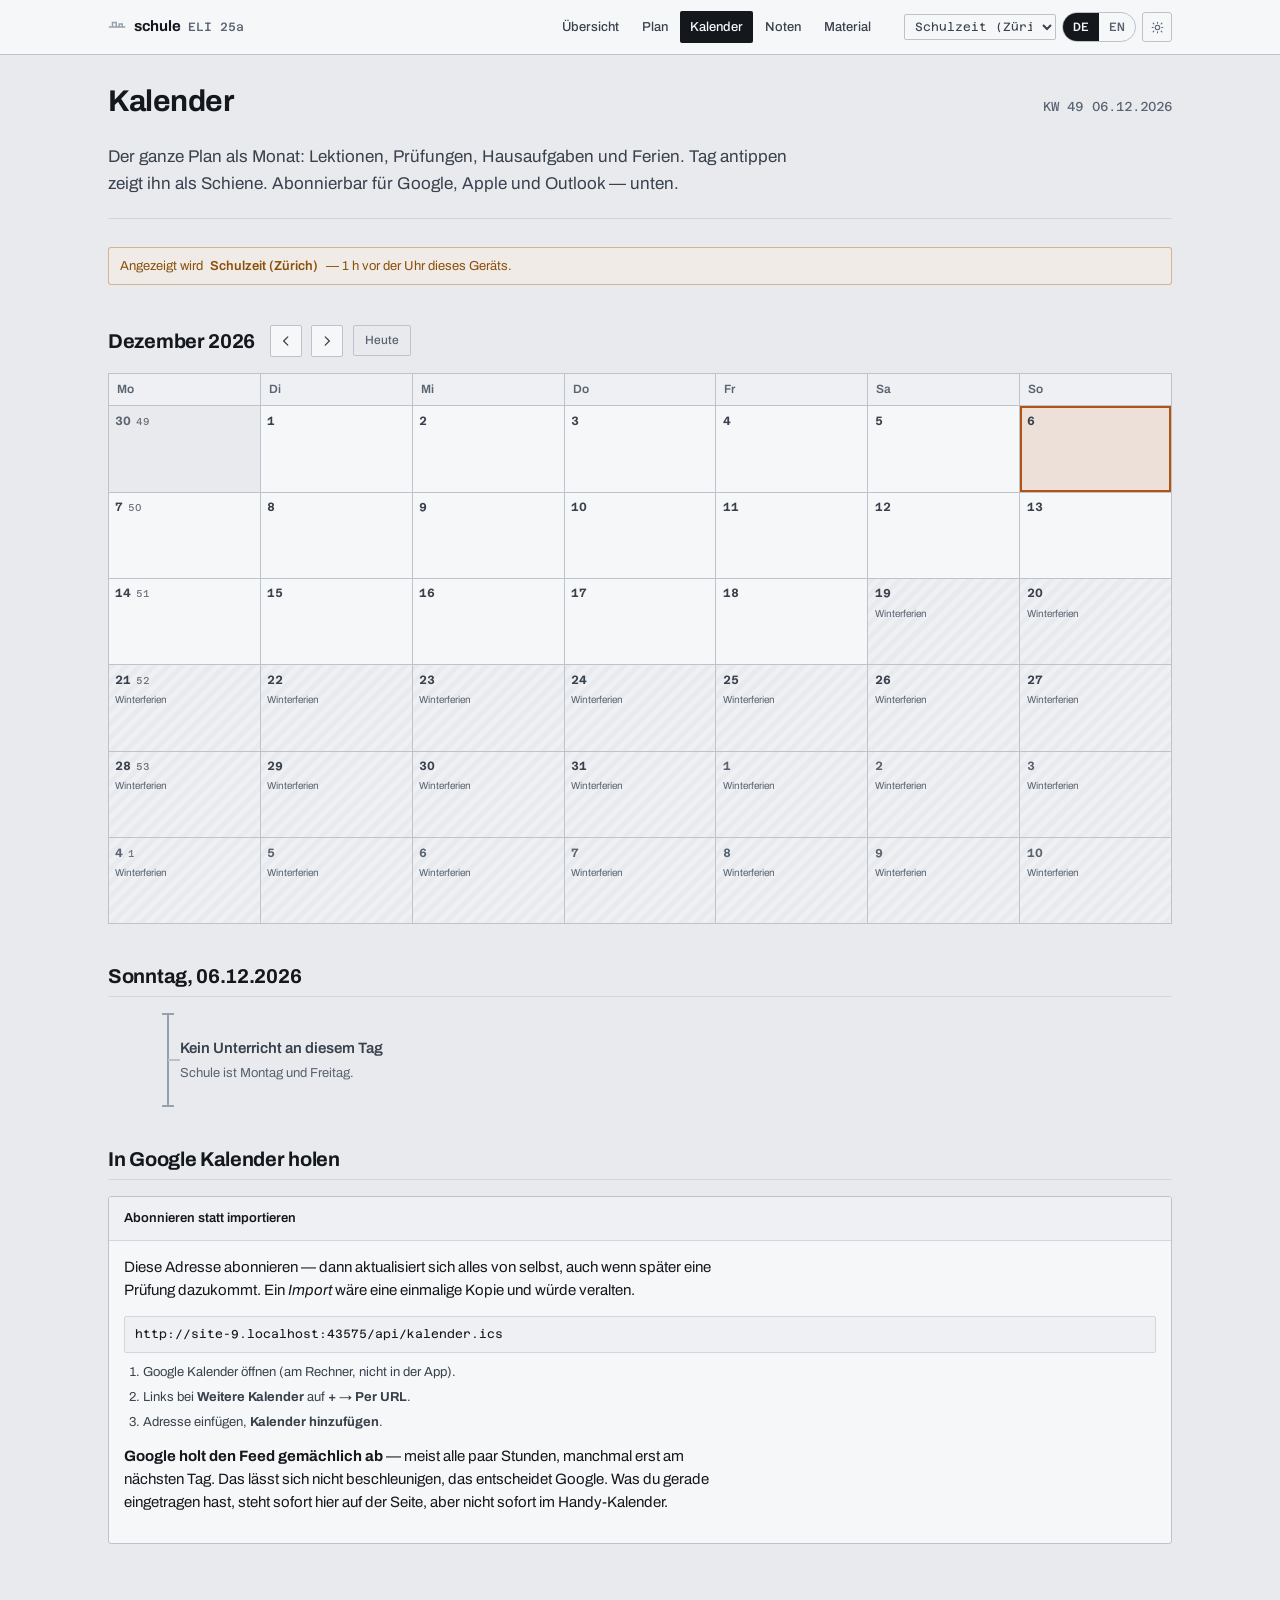
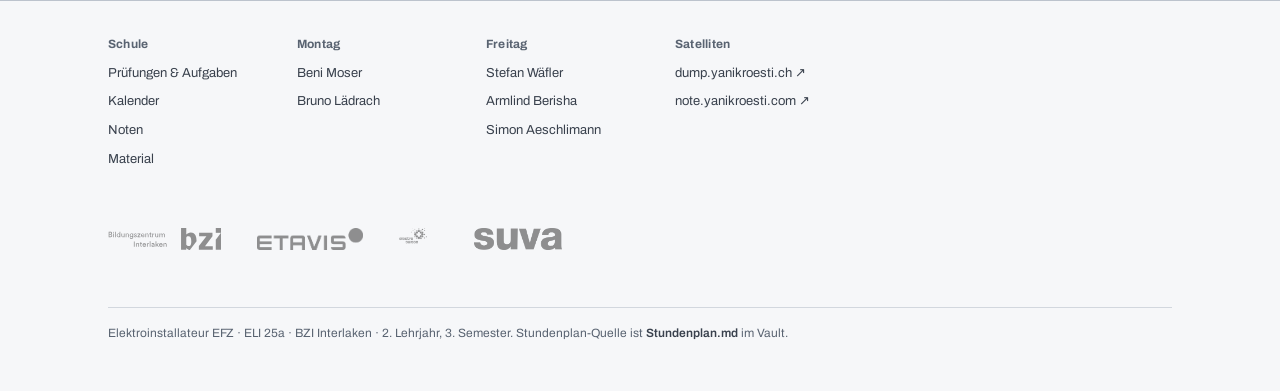
==== commit 8c455b2d: "Zeitzone als Einstellung, neben Sprache und Hell/Dunkel Der Stundenplan steht in Schweizer Ortszeit." ====
--- a/kalender.html
+++ b/kalender.html
@@ -255,6 +255,33 @@
         && a.getDate() === b.getDate();
   }
 
+
+  /* Weicht die eingestellte Zone von der Uhr des Geraets ab, sagt die
+     Seite das. Sonst zeigt sie still eine andere Zeit als das Handy
+     daneben, und man haelt die Seite fuer kaputt. */
+  function zeitzonenhinweis() {
+    if (!window.SchuleZeit) return;
+    var ab = window.SchuleZeit.abweichung();
+    var alt = document.getElementById('tzwarn');
+    if (alt) alt.remove();
+    if (!ab) return;
+    var std = Math.abs(ab) / 60;
+    var richtung = ab > 0 ? (lang() === 'en' ? 'ahead of' : 'vor') : (lang() === 'en' ? 'behind' : 'hinter');
+    var name = (window.SchuleZeit.zonen.filter(function (z) {
+      return z.id === window.SchuleZeit.zone();
+    })[0] || {})[lang()] || window.SchuleZeit.zone();
+    var el = document.createElement('div');
+    el.className = 'tzwarn';
+    el.id = 'tzwarn';
+    el.innerHTML = lang() === 'en'
+      ? 'Showing <b>' + name + '</b> — ' + std + ' h ' + richtung + ' this device.'
+      : 'Angezeigt wird <b>' + name + '</b> — ' + std + ' h ' + richtung + ' der Uhr dieses Geräts.';
+    var app = document.querySelector('main');
+    var kopf = app.querySelector('.board, .phead');
+    if (kopf && kopf.nextSibling) app.insertBefore(el, kopf.nextSibling);
+    else app.insertBefore(el, app.firstChild);
+  }
+
   /* ---------------- Was ist an dem Tag? ---------------- */
 
   function eintraege(tag) {
@@ -360,7 +387,7 @@
     document.getElementById('tagrail').innerHTML = teile.join('');
   }
 
-  function zeichne() { zeichneMonat(); zeichneTag(); }
+  function zeichne() { zeichneMonat(); zeichneTag(); zeitzonenhinweis(); }
 
   /* ---------------- Bedienung ---------------- */
 
@@ -423,6 +450,7 @@
       zeichne();
       bind();
       document.addEventListener('langchange', zeichne);
+      document.addEventListener('tzchange', zeichne);
     })
     .catch(function (e) {
       console.error(e);
--- a/assets/core.css
+++ b/assets/core.css
@@ -256,6 +256,30 @@
   background: var(--accent); color: var(--plate);
 }
 
+/* Zeitzonen-Waehler. Ein echtes <select>, kein nachgebautes Menue —
+   auf dem Handy oeffnet das die Systemauswahl, und die bedient sich
+   einhaendig besser als alles Selbstgebaute. */
+.tzpick {
+  font: inherit; font-size: var(--t-xs); font-family: var(--f-data);
+  color: var(--ink-2); background: var(--plate);
+  border: 1px solid var(--line-2); border-radius: var(--r-s);
+  padding: 0.28rem 0.4rem; max-width: 9.5rem; cursor: pointer;
+}
+.tzpick:hover { border-color: var(--rail); }
+@media (pointer: coarse) { .tzpick { padding: 0.45rem 0.5rem; font-size: var(--t-s); } }
+@media (max-width: 480px) { .tzpick { max-width: 6.5rem; } }
+
+/* Hinweis, wenn die gewaehlte Zone von der Geraetezeit abweicht. Ohne
+   den wuerde die Seite still eine andere Zeit zeigen als die Uhr daneben. */
+.tzwarn {
+  display: flex; align-items: center; gap: 0.45rem;
+  font-size: var(--t-s); color: var(--warn-ink);
+  border: 1px solid color-mix(in srgb, var(--warn) 40%, transparent);
+  background: color-mix(in srgb, var(--warn) 8%, var(--plate));
+  border-radius: var(--r); padding: 0.5rem 0.7rem; margin-bottom: 1rem;
+}
+.tzwarn b { font-weight: 600; }
+
 .iconbtn {
   border: 1px solid var(--line-2); background: transparent; cursor: pointer;
   width: 30px; height: 30px; border-radius: var(--r); display: grid; place-items: center;
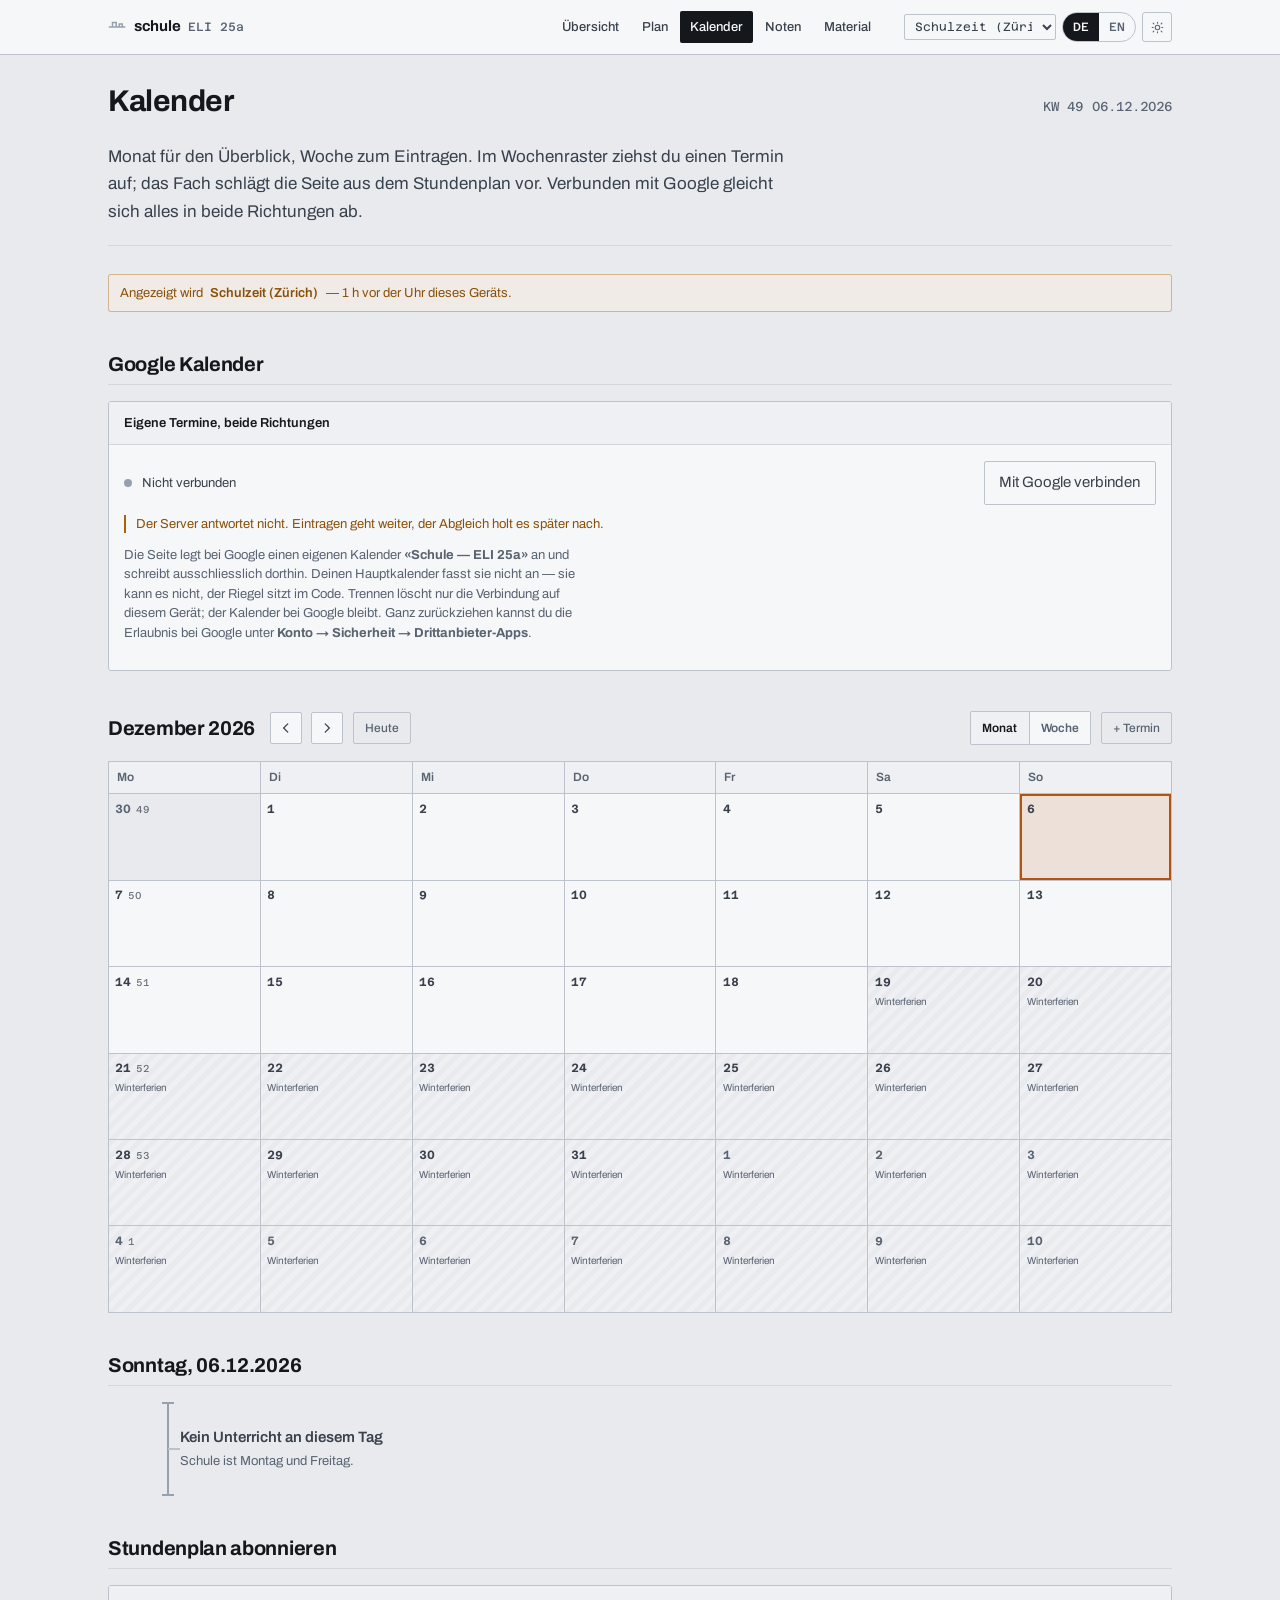
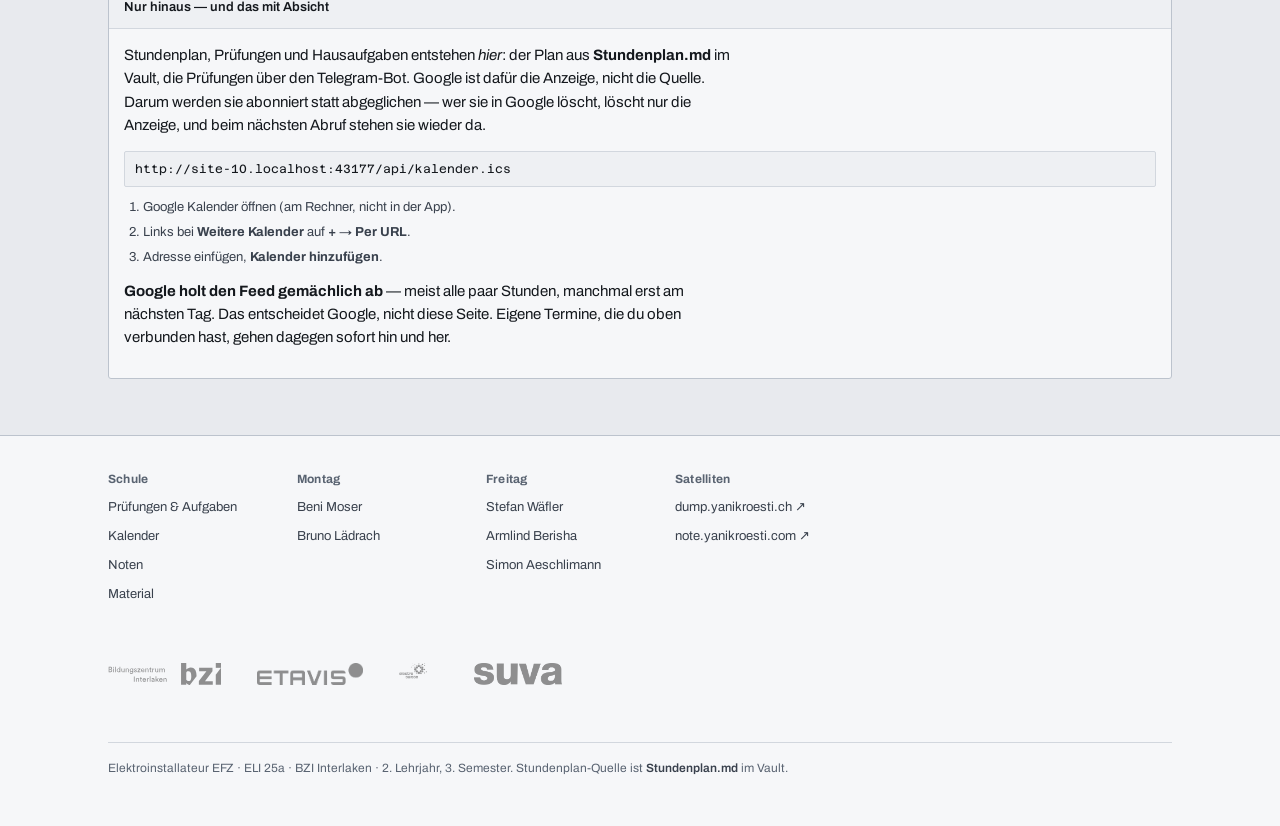
==== commit 673c141c: "Wochenraster mit Ziehen, Facherkennung und Zwei-Weg-Sync zu Google Die Monatsansicht bleibt der Uebe" ====
--- a/kalender.html
+++ b/kalender.html
@@ -4,7 +4,7 @@
 <meta charset="UTF-8">
 <meta name="viewport" content="width=device-width, initial-scale=1">
 <title data-de="Kalender — Schule" data-en="Calendar — School">Kalender — Schule</title>
-<meta name="description" content="Monatskalender mit Stundenplan, Prüfungen und Ferien — ELI 25a, BZI Interlaken.">
+<meta name="description" content="Monat und Woche mit Stundenplan, Prüfungen und eigenen Terminen — ELI 25a, BZI Interlaken.">
 <meta name="theme-color" content="#e8eaee" media="(prefers-color-scheme: light)">
 <meta name="theme-color" content="#10131a" media="(prefers-color-scheme: dark)">
 <script>(function(){try{var l=localStorage.getItem('schule-lang');if(l==='en'||l==='de'){document.documentElement.setAttribute('data-l',l);document.documentElement.setAttribute('lang',l==='en'?'en':'de-CH');}var t=localStorage.getItem('schule-theme');if(t==='dark'||t==='light'){document.documentElement.setAttribute('data-theme',t);}}catch(e){}})();</script>
@@ -36,6 +36,19 @@
 .navbtn:hover { background: var(--plate-2); border-color: var(--rail); }
 .navbtn svg { width: 14px; height: 14px; }
 
+/* Umschalter Monat / Woche — dieselbe Bauform wie der Sprachschalter. */
+.ansicht { display: inline-flex; border: 1px solid var(--line-2); border-radius: var(--r-s); overflow: hidden; }
+.ansicht button {
+  border: 0; background: var(--plate); color: var(--muted); cursor: pointer;
+  font: 600 var(--t-xs)/1 var(--f-ui, inherit); padding: 0.5rem 0.7rem;
+  min-height: 32px;
+}
+.ansicht button + button { border-left: 1px solid var(--line-2); }
+.ansicht button[aria-pressed="true"] { background: var(--plate-2); color: var(--ink); }
+.ansicht button:hover { color: var(--ink); }
+
+[hidden] { display: none !important; }
+
 .cal {
   display: grid; grid-template-columns: repeat(7, minmax(0, 1fr));
   border-top: 1px solid var(--line-2);
@@ -98,11 +111,244 @@
 .cal .ferienwort {
   font-size: 0.625rem; color: var(--muted); line-height: 1.2;
 }
+/* Eigener Termin im Monat: ein Punkt in der Fachfarbe, damit man sieht,
+   dass an dem Tag etwas Eigenes steht, ohne dass die Zelle überläuft. */
+.cal .eigen {
+  display: flex; gap: 2px; flex-wrap: wrap; margin-top: auto;
+}
+.cal .eigen i {
+  width: 5px; height: 5px; border-radius: 50%;
+  background: var(--c, var(--ink-2)); display: block;
+}
 
 @media (max-width: 660px) {
   .cal .tag { min-height: 3.9rem; padding: 0.28rem 0.3rem 0.35rem; }
   .cal .kw, .cal .ferienwort { display: none; }
   .cal .wd { padding: 0.35rem 0.3rem; }
+}
+
+/* ---- Wochenraster ----
+   Sieben senkrechte Hutschienen. Die Zeit läuft nach unten, jede
+   Spalte trägt links ihre Schiene, die Klemmen sitzen darauf.        */
+.woche { --stunde-h: 51px; }
+.wkopf {
+  display: grid; grid-template-columns: 3.4rem repeat(7, minmax(0, 1fr));
+  position: sticky; top: 0; z-index: 3; background: var(--ground);
+  border-bottom: 1px solid var(--line-2);
+}
+.wkopf .ecke {
+  display: grid; place-items: center; padding: 0.3rem 0.2rem;
+}
+.wkopf .kwzahl {
+  font-family: var(--f-data); font-size: 0.625rem; color: var(--ink-2);
+  opacity: 0.8; white-space: nowrap;
+}
+.wtag {
+  border: 0; border-left: 1px solid var(--line-2); background: var(--plate-2);
+  cursor: pointer; padding: 0.35rem 0.2rem 0.4rem; color: var(--ink-2);
+  display: flex; flex-direction: column; align-items: center; gap: 1px;
+  font: inherit; min-height: 44px;
+  transition: background 0.12s var(--ease);
+}
+.wtag:hover { background: var(--plate); }
+.wtag .wd { font-size: 0.625rem; font-weight: 600; color: var(--muted); text-transform: uppercase; letter-spacing: 0.04em; }
+.wtag b { font-family: var(--f-data); font-size: var(--t-s); font-variant-numeric: tabular-nums; }
+.wtag.heute { background: var(--ground); }
+.wtag.heute b { color: var(--s-abt); }
+.wtag.frei { color: var(--muted); }
+/* Das Wochenende trägt der Grund, nicht die Schrift. Vorher stand das
+   Kürzel in --rail — der Schienenfarbe — und kam auf 2.44:1. Eine
+   Bauteilfarbe als Schriftfarbe geht fast nie gut aus. */
+.wtag.we { background: var(--ground); }
+
+.wleib { position: relative; }
+.wfeld {
+  display: grid; grid-template-columns: 3.4rem repeat(7, minmax(0, 1fr));
+  position: relative; touch-action: pan-y;
+}
+.wzeit { position: relative; }
+.wzeit span {
+  position: absolute; right: 0.4rem; transform: translateY(-50%);
+  font-family: var(--f-data); font-size: 0.625rem; color: var(--muted);
+  font-variant-numeric: tabular-nums; white-space: nowrap;
+}
+.spalte {
+  position: relative;
+  border-left: 2px solid var(--rail-2);
+  border-right: 1px solid var(--line);
+  background-image: repeating-linear-gradient(to bottom,
+    var(--line) 0, var(--line) 1px,
+    transparent 1px, transparent var(--stunde-h));
+}
+.spalte.we { background-color: var(--ground); }
+.spalte.heute { background-color: color-mix(in srgb, var(--s-abt) 5%, transparent); }
+.spalte.frei {
+  background-image:
+    repeating-linear-gradient(135deg,
+      transparent, transparent 5px,
+      var(--plate-2) 5px, var(--plate-2) 10px),
+    repeating-linear-gradient(to bottom,
+      var(--line) 0, var(--line) 1px,
+      transparent 1px, transparent var(--stunde-h));
+}
+
+/* Klemme in der Woche. Flach, 2px Radius, kein Schatten — wie überall. */
+.ter {
+  position: absolute; overflow: hidden;
+  border: 1px solid var(--line-2); border-radius: var(--r-s);
+  background: var(--plate); color: inherit;
+  padding: 2px 3px 2px 7px; text-align: left;
+  font: inherit; min-width: 0;
+}
+.ter > .fuss {
+  position: absolute; left: 0; top: 0; bottom: 0; width: 4px;
+  background: var(--c, var(--rail)); display: block;
+}
+.ter .wi { display: block; min-width: 0; line-height: 1.15; }
+.ter b {
+  display: block; font-size: 0.6875rem; font-weight: 600; color: var(--ink);
+  white-space: nowrap; overflow: hidden; text-overflow: ellipsis;
+}
+.ter .wz, .ter .wl {
+  display: block; font-family: var(--f-data); font-size: 0.5875rem;
+  color: var(--muted); font-variant-numeric: tabular-nums;
+  white-space: nowrap; overflow: hidden; text-overflow: ellipsis;
+}
+.ter .wl { font-family: inherit; }
+.ter.lek { background: color-mix(in srgb, var(--c) 9%, var(--plate)); cursor: default; }
+.ter.eig { cursor: grab; border-color: var(--c, var(--rail)); }
+.ter.eig:active { cursor: grabbing; }
+.ter.eig:hover { border-color: var(--ink-2); }
+.ter .griff {
+  position: absolute; left: 0; right: 0; bottom: 0; height: 7px;
+  cursor: ns-resize; display: block;
+}
+.ter .griff::after {
+  content: ""; position: absolute; left: 50%; bottom: 2px;
+  width: 16px; height: 2px; margin-left: -8px; border-radius: 1px;
+  background: var(--rail); opacity: 0; transition: opacity 0.12s var(--ease);
+}
+.ter.eig:hover .griff::after { opacity: 1; }
+
+/* 24 px hoch, nicht 15: anders als bei einer Klemme sagt die Höhe hier
+   nichts über die Dauer — ein ganzer Tag ist ein ganzer Tag. Also gibt
+   es keinen Grund, unter die Antippgrösse zu gehen. */
+.ganz {
+  position: absolute; left: 1px; right: 1px; height: 24px;
+  border: 0; border-left: 4px solid var(--c, var(--rail));
+  background: var(--plate-2); color: var(--ink-2); cursor: pointer;
+  font: 600 0.625rem/24px inherit; padding: 0 3px; text-align: left;
+  white-space: nowrap; overflow: hidden; text-overflow: ellipsis;
+  border-radius: var(--r-s); z-index: 2;
+}
+
+.geist {
+  position: absolute; left: 1px; right: 1px; z-index: 4;
+  border: 1px dashed var(--s-abt); border-radius: var(--r-s);
+  background: color-mix(in srgb, var(--s-abt) 12%, transparent);
+  font-family: var(--f-data); font-size: 0.5875rem; color: var(--ink-2);
+  padding: 1px 3px; pointer-events: none;
+  font-variant-numeric: tabular-nums;
+}
+
+/* Die Uhrzeitlinie. Rot heisst hier wie im Schema: geschaltet, jetzt. */
+.jetzt {
+  position: absolute; left: -2px; right: 0; height: 2px;
+  background: var(--s-sport); z-index: 5; pointer-events: none;
+}
+.jetzt::before {
+  content: ""; position: absolute; left: -3px; top: -3px;
+  width: 8px; height: 8px; border-radius: 50%; background: var(--s-sport);
+}
+
+@media (max-width: 720px) {
+  .woche { --stunde-h: 44px; }
+  .wkopf, .wfeld { grid-template-columns: 2.5rem repeat(7, minmax(0, 1fr)); }
+  .ter { padding-left: 6px; }
+  .ter .wl { display: none; }
+}
+
+/* ---- Bearbeitungskasten ---- */
+dialog.kasten {
+  border: 1px solid var(--line-2); border-radius: var(--r-l);
+  background: var(--plate); color: var(--ink);
+  padding: 0; width: min(30rem, calc(100vw - 2rem)); max-height: 90vh;
+}
+dialog.kasten::backdrop { background: rgba(8, 10, 14, 0.55); }
+.kasten .kh {
+  display: flex; align-items: center; gap: 0.6rem;
+  padding: 0.8rem 0.95rem; border-bottom: 1px solid var(--line-2);
+  background: var(--plate-2);
+}
+.kasten .kh h3 { font-size: var(--t-m); margin: 0; }
+.kasten .kb { padding: 0.95rem; display: grid; gap: 0.7rem; }
+.kasten .kf { display: grid; gap: 0.25rem; }
+.kasten .kf > label {
+  font-size: var(--t-xs); font-weight: 600; color: var(--muted);
+}
+.kasten .reihe { display: grid; grid-template-columns: 1fr 1fr; gap: 0.7rem; }
+.kasten .reihe3 { display: grid; grid-template-columns: 1.4fr 1fr 1fr; gap: 0.7rem; }
+.kasten input[type="text"], .kasten input[type="date"], .kasten input[type="time"],
+.kasten select, .kasten textarea {
+  font: inherit; font-size: var(--t-s); color: var(--ink);
+  background: var(--ground); border: 1px solid var(--line-2);
+  border-radius: var(--r-s); padding: 0.5rem 0.55rem; width: 100%;
+  min-height: 40px;
+}
+.kasten textarea { min-height: 4.5rem; resize: vertical; }
+.kasten input:focus-visible, .kasten select:focus-visible, .kasten textarea:focus-visible {
+  outline: 2px solid var(--s-abt); outline-offset: 1px;
+}
+/* Das Kästchen selbst ist 20 px, anfassbar ist aber die ganze Zeile:
+   die Beschriftung liegt im <label>, also schaltet ein Klick irgendwo
+   darauf mit. Deshalb muss die Zeile die 24 px halten, nicht das
+   Kästchen. */
+.kasten .anhak {
+  display: flex; align-items: center; gap: 0.45rem;
+  font-size: var(--t-s); color: var(--ink-2);
+  min-height: 32px; cursor: pointer; align-self: flex-start;
+}
+.kasten .anhak input { width: 20px; height: 20px; min-height: 0; accent-color: var(--s-abt); }
+.kasten .rat {
+  font-size: var(--t-xs); color: var(--warn-ink); line-height: 1.35;
+  border-left: 2px solid var(--warn); padding-left: 0.5rem;
+}
+.kasten .rat b { font-weight: 600; }
+.kasten .kfuss {
+  display: flex; gap: 0.5rem; align-items: center;
+  padding: 0.75rem 0.95rem; border-top: 1px solid var(--line-2);
+  background: var(--plate-2);
+}
+.kasten .kfuss .spacer { flex: 1; }
+.knopf {
+  font: 600 var(--t-s)/1 inherit; cursor: pointer; min-height: 40px;
+  padding: 0.6rem 0.9rem; border-radius: var(--r-s);
+  border: 1px solid var(--line-2); background: var(--plate); color: var(--ink-2);
+}
+.knopf:hover { border-color: var(--rail); color: var(--ink); }
+.knopf.haupt { background: var(--ink); color: var(--ground); border-color: var(--ink); }
+.knopf.haupt:hover { background: var(--ink-2); border-color: var(--ink-2); }
+.knopf.weg { color: var(--alert, var(--s-sport)); }
+.knopf.weg:hover { border-color: var(--s-sport); color: var(--s-sport); }
+
+/* ---- Google-Anschluss ---- */
+.gzeile { display: flex; align-items: center; gap: 0.6rem; flex-wrap: wrap; }
+.gpunkt {
+  width: 8px; height: 8px; border-radius: 50%; flex: none;
+  background: var(--rail);
+}
+.gpunkt.an { background: var(--live); }
+.gstatus { font-size: var(--t-s); color: var(--ink-2); }
+.gstatus .zeit { font-family: var(--f-data); font-size: var(--t-xs); color: var(--muted); }
+.gmeldung {
+  font-size: var(--t-s); border-left: 2px solid var(--warn);
+  padding-left: 0.6rem; color: var(--warn-ink); margin-top: 0.6rem; line-height: 1.4;
+}
+.gmeldung.gut { border-color: var(--live); color: var(--live-ink); }
+.vlist { margin: 0.6rem 0 0; padding: 0; list-style: none; display: grid; gap: 0.3rem; }
+.vlist li {
+  font-size: var(--t-xs); color: var(--ink-2); font-family: var(--f-data);
+  border-left: 2px solid var(--rail-2); padding-left: 0.5rem;
 }
 
 /* ---- Abonnieren ---- */
@@ -134,6 +380,9 @@
   RAISED — Fahrplan: eine Zeile beherrscht die Tafel. Schweizer Raster: eine
     Familie, enge Stufen, Ruhe. Messgeraet: Countdown und Noten sind Messwerte
     mit Einheit und sichtbarer 4.0-Grenze.
+  WOCHE: dieselbe Schiene um 90 Grad gedreht — sieben davon nebeneinander,
+    Zeit nach unten. Eigene Termine sind Klemmen, die man anfassen darf;
+    Lektionen sind Klemmen, die festsitzen, weil ihre Quelle Stundenplan.md ist.
   FINISH: unreviewed and undocumented is unfinished; this build ends with the
     finish review, the verdict, and DESIGN.md
 -->
@@ -145,30 +394,101 @@
       <p class="meta" id="phead-meta"></p>
     </div>
     <p class="lead">
-      <span lang="de">Der ganze Plan als Monat: Lektionen, Prüfungen, Hausaufgaben
-        und Ferien. Tag antippen zeigt ihn als Schiene. Abonnierbar für Google,
-        Apple und Outlook — unten.</span>
-      <span lang="en">The whole plan by month: lessons, exams, homework and holidays.
-        Tap a day to see it as a rail. Subscribable from Google, Apple and Outlook — below.</span>
+      <span lang="de">Monat für den Überblick, Woche zum Eintragen. Im Wochenraster
+        ziehst du einen Termin auf; das Fach schlägt die Seite aus dem Stundenplan
+        vor. Verbunden mit Google gleicht sich alles in beide Richtungen ab.</span>
+      <span lang="en">Month for the overview, week for entering things. In the week
+        grid you drag out an event; the subject is proposed from the timetable.
+        Connected to Google, everything syncs both ways.</span>
     </p>
   </header>
 
+  <!-- ---------------- Google ---------------- -->
+  <section class="sect" aria-labelledby="g-h">
+    <div class="sect-h">
+      <h2 id="g-h"><span lang="de">Google Kalender</span><span lang="en">Google Calendar</span></h2>
+      <span class="spacer"></span>
+    </div>
+    <div class="panel">
+      <div class="ph">
+        <span lang="de">Eigene Termine, beide Richtungen</span>
+        <span lang="en">Your own events, both directions</span>
+      </div>
+      <div class="pb">
+        <div class="gzeile">
+          <span class="gpunkt" id="gpunkt" aria-hidden="true"></span>
+          <span class="gstatus" id="gstatus"></span>
+          <span class="spacer" style="flex:1"></span>
+          <button class="knopf" id="gverbinden" hidden>
+            <span lang="de">Mit Google verbinden</span><span lang="en">Connect Google</span>
+          </button>
+          <button class="tinybtn" id="gabgleich" hidden>
+            <span lang="de">Jetzt abgleichen</span><span lang="en">Sync now</span>
+          </button>
+          <button class="tinybtn" id="gtrennen" hidden>
+            <span lang="de">Trennen</span><span lang="en">Disconnect</span>
+          </button>
+        </div>
+        <div id="gmeldung"></div>
+        <div id="gverworfen"></div>
+        <p style="margin-top:.8rem;font-size:var(--t-s);color:var(--muted);line-height:1.5">
+          <span lang="de">Die Seite legt bei Google einen eigenen Kalender
+            <b>«Schule — ELI 25a»</b> an und schreibt ausschliesslich dorthin. Deinen
+            Hauptkalender fasst sie nicht an — sie kann es nicht, der Riegel sitzt im
+            Code. Trennen löscht nur die Verbindung auf diesem Gerät; der Kalender bei
+            Google bleibt. Ganz zurückziehen kannst du die Erlaubnis bei Google unter
+            <b>Konto → Sicherheit → Drittanbieter-Apps</b>.</span>
+          <span lang="en">This page creates its own Google calendar
+            <b>“Schule — ELI 25a”</b> and writes only there. It never touches your main
+            calendar. Disconnecting only clears the link on this device.</span>
+        </p>
+      </div>
+    </div>
+  </section>
+
+  <!-- ---------------- Raster ---------------- -->
   <section class="sect" aria-labelledby="cal-h">
     <div class="calbar">
       <h2 id="cal-h"></h2>
-      <button class="navbtn" id="prev" data-de-label="Voriger Monat" data-en-label="Previous month">
+      <button class="navbtn" id="prev" data-de-label="Zurück" data-en-label="Previous">
         <svg viewBox="0 0 24 24" fill="none" stroke="currentColor" stroke-width="2.2" stroke-linecap="round" aria-hidden="true"><path d="M15 5l-7 7 7 7"/></svg>
       </button>
-      <button class="navbtn" id="next" data-de-label="Nächster Monat" data-en-label="Next month">
+      <button class="navbtn" id="next" data-de-label="Weiter" data-en-label="Next">
         <svg viewBox="0 0 24 24" fill="none" stroke="currentColor" stroke-width="2.2" stroke-linecap="round" aria-hidden="true"><path d="M9 5l7 7-7 7"/></svg>
       </button>
       <button class="tinybtn" id="heute"><span lang="de">Heute</span><span lang="en">Today</span></button>
       <span class="spacer"></span>
-    </div>
+      <div class="ansicht" role="group" aria-label="Ansicht / View">
+        <button type="button" data-ansicht="monat" aria-pressed="true"><span lang="de">Monat</span><span lang="en">Month</span></button>
+        <button type="button" data-ansicht="woche" aria-pressed="false"><span lang="de">Woche</span><span lang="en">Week</span></button>
+      </div>
+      <button class="tinybtn" id="neu">+&nbsp;<span lang="de">Termin</span><span lang="en">Event</span></button>
+    </div>
+
     <div class="cal" id="cal" role="grid"></div>
+    <div class="woche" id="woche" hidden></div>
+
+    <p id="wochenhilfe" hidden
+       style="margin-top:.7rem;font-size:var(--t-xs);color:var(--muted);line-height:1.5">
+      <span lang="de">Auf freie Fläche ziehen legt einen Termin an. Eigene Termine
+        lassen sich verschieben, an der Unterkante verlängern und auf einen anderen Tag
+        ziehen. Lektionen sitzen fest — sie kommen aus dem Stundenplan.</span>
+      <span lang="en">Drag on empty space to create an event. Your own events can be
+        moved, resized from the bottom edge and dragged to another day. Lessons are
+        fixed — they come from the timetable.</span>
+    </p>
+
+    <p id="wochenhilfe-tipp" hidden
+       style="margin-top:.7rem;font-size:var(--t-xs);color:var(--muted);line-height:1.5">
+      <span lang="de">Auf eine freie Stelle tippen legt 45 Minuten an. Auf diesem Gerät
+        wird nicht gezogen — sonst liesse sich die Seite nicht mehr scrollen.</span>
+      <span lang="en">Tap an empty slot to create 45 minutes. No dragging on this device
+        — it would break page scrolling.</span>
+    </p>
   </section>
 
-  <section class="sect" aria-labelledby="tag-h">
+  <!-- ---------------- Der gewählte Tag ---------------- -->
+  <section class="sect" aria-labelledby="tag-h" id="tagsect">
     <div class="sect-h">
       <h2 id="tag-h"></h2>
       <span class="spacer"></span>
@@ -176,20 +496,23 @@
     <div class="rail" id="tagrail"></div>
   </section>
 
+  <!-- ---------------- Abonnieren ---------------- -->
   <section class="sect" aria-labelledby="abo-h">
     <div class="sect-h">
-      <h2 id="abo-h"><span lang="de">In Google Kalender holen</span><span lang="en">Add to Google Calendar</span></h2>
+      <h2 id="abo-h"><span lang="de">Stundenplan abonnieren</span><span lang="en">Subscribe to the timetable</span></h2>
       <span class="spacer"></span>
     </div>
     <div class="panel abo">
-      <div class="ph"><span lang="de">Abonnieren statt importieren</span><span lang="en">Subscribe, don't import</span></div>
+      <div class="ph"><span lang="de">Nur hinaus — und das mit Absicht</span><span lang="en">One direction only — by design</span></div>
       <div class="pb">
         <p>
-          <span lang="de">Diese Adresse abonnieren — dann aktualisiert sich alles von
-            selbst, auch wenn später eine Prüfung dazukommt. Ein <em>Import</em> wäre
-            eine einmalige Kopie und würde veralten.</span>
-          <span lang="en">Subscribe to this address and everything updates by itself.
-            An <em>import</em> would be a one-off copy and would go stale.</span>
+          <span lang="de">Stundenplan, Prüfungen und Hausaufgaben entstehen <em>hier</em>:
+            der Plan aus <b>Stundenplan.md</b> im Vault, die Prüfungen über den Telegram-Bot.
+            Google ist dafür die Anzeige, nicht die Quelle. Darum werden sie abonniert
+            statt abgeglichen — wer sie in Google löscht, löscht nur die Anzeige, und
+            beim nächsten Abruf stehen sie wieder da.</span>
+          <span lang="en">Timetable, exams and homework originate <em>here</em>. Google is
+            the display, not the source — so they are subscribed, not synced.</span>
         </p>
         <code id="icsurl">…</code>
         <ol>
@@ -202,266 +525,97 @@
         </ol>
         <p style="margin-top:.8rem">
           <span lang="de"><b>Google holt den Feed gemächlich ab</b> — meist alle paar
-            Stunden, manchmal erst am nächsten Tag. Das lässt sich nicht beschleunigen,
-            das entscheidet Google. Was du gerade eingetragen hast, steht sofort hier
-            auf der Seite, aber nicht sofort im Handy-Kalender.</span>
-          <span lang="en"><b>Google refreshes slowly</b> — usually every few hours,
-            sometimes only the next day. That is Google's decision, not something this
-            page controls.</span>
+            Stunden, manchmal erst am nächsten Tag. Das entscheidet Google, nicht diese
+            Seite. Eigene Termine, die du oben verbunden hast, gehen dagegen sofort
+            hin und her.</span>
+          <span lang="en"><b>Google refreshes slowly</b> — usually every few hours.
+            Your own events, once connected above, sync immediately.</span>
         </p>
       </div>
     </div>
   </section>
 
 </main>
+
+<!-- ---------------- Bearbeitungskasten ---------------- -->
+<dialog class="kasten" id="kasten" aria-labelledby="kasten-h">
+  <form method="dialog" id="kform">
+    <div class="kh">
+      <h3 id="kasten-h"></h3>
+    </div>
+    <div class="kb">
+      <div class="kf">
+        <label for="f-titel"><span lang="de">Titel</span><span lang="en">Title</span></label>
+        <input type="text" id="f-titel" required maxlength="120"
+               data-de-placeholder="z. B. Lerngruppe NIN" data-en-placeholder="e.g. NIN study group">
+      </div>
+
+      <label class="anhak">
+        <input type="checkbox" id="f-ganz">
+        <span lang="de">Ganzer Tag</span><span lang="en">All day</span>
+      </label>
+
+      <div class="reihe3">
+        <div class="kf">
+          <label for="f-tag"><span lang="de">Tag</span><span lang="en">Day</span></label>
+          <input type="date" id="f-tag" required>
+        </div>
+        <div class="kf" id="f-vonbox">
+          <label for="f-von"><span lang="de">Von</span><span lang="en">From</span></label>
+          <input type="time" id="f-von" step="300">
+        </div>
+        <div class="kf" id="f-bisbox">
+          <label for="f-bis"><span lang="de">Bis</span><span lang="en">To</span></label>
+          <input type="time" id="f-bis" step="300">
+        </div>
+      </div>
+
+      <div class="reihe">
+        <div class="kf">
+          <label for="f-fach"><span lang="de">Fach</span><span lang="en">Subject</span></label>
+          <select id="f-fach"></select>
+        </div>
+        <div class="kf">
+          <label for="f-lehrer"><span lang="de">Lehrperson</span><span lang="en">Teacher</span></label>
+          <select id="f-lehrer"></select>
+        </div>
+      </div>
+
+      <div class="rat" id="f-rat" hidden></div>
+
+      <div class="kf">
+        <label for="f-ort"><span lang="de">Ort</span><span lang="en">Location</span></label>
+        <input type="text" id="f-ort" maxlength="120">
+      </div>
+
+      <div class="kf">
+        <label for="f-notiz"><span lang="de">Notiz</span><span lang="en">Note</span></label>
+        <textarea id="f-notiz" maxlength="2000"></textarea>
+      </div>
+    </div>
+    <div class="kfuss">
+      <button type="button" class="knopf weg" id="f-loeschen" hidden>
+        <span lang="de">Löschen</span><span lang="en">Delete</span>
+      </button>
+      <span class="spacer"></span>
+      <button type="button" class="knopf" id="f-abbrechen">
+        <span lang="de">Abbrechen</span><span lang="en">Cancel</span>
+      </button>
+      <button type="submit" class="knopf haupt" id="f-speichern">
+        <span lang="de">Speichern</span><span lang="en">Save</span>
+      </button>
+    </div>
+  </form>
+</dialog>
 
 <div id="foot-host"></div>
 
 <script src="assets/i18n.js"></script>
 <script src="assets/app.js"></script>
 <script src="assets/rail.js"></script>
+<script src="assets/events.js"></script>
+<script src="assets/woche.js"></script>
 <script src="assets/shell.js"></script>
-<script>
-(function () {
-  'use strict';
-  var S = window.Schule, R = window.Rail, seed = { tests: [], homework: [] };
-
-  var MONATE = {
-    de: ['Januar','Februar','März','April','Mai','Juni','Juli','August',
-         'September','Oktober','November','Dezember'],
-    en: ['January','February','March','April','May','June','July','August',
-         'September','October','November','December']
-  };
-  var WOCHENTAGE_KURZ = {
-    de: ['Mo','Di','Mi','Do','Fr','Sa','So'],
-    en: ['Mon','Tue','Wed','Thu','Fri','Sat','Sun']
-  };
-
-  function lang() { return document.documentElement.getAttribute('data-l') || 'de'; }
-  function tx(o) { return o ? (o[lang()] || o.de || o.en || '') : ''; }
-  function esc(s) {
-    return String(s == null ? '' : s).replace(/[&<>"]/g, function (c) {
-      return { '&': '&amp;', '<': '&lt;', '>': '&gt;', '"': '&quot;' }[c];
-    });
-  }
-
-  var gezeigt = new Date();        // welcher Monat im Raster steht
-  var gewaehlt = new Date();       // welcher Tag unten als Schiene steht
-  gezeigt.setHours(0, 0, 0, 0);
-  gewaehlt.setHours(0, 0, 0, 0);
-
-  function gleich(a, b) {
-    return a.getFullYear() === b.getFullYear() && a.getMonth() === b.getMonth()
-        && a.getDate() === b.getDate();
-  }
-
-
-  /* Weicht die eingestellte Zone von der Uhr des Geraets ab, sagt die
-     Seite das. Sonst zeigt sie still eine andere Zeit als das Handy
-     daneben, und man haelt die Seite fuer kaputt. */
-  function zeitzonenhinweis() {
-    if (!window.SchuleZeit) return;
-    var ab = window.SchuleZeit.abweichung();
-    var alt = document.getElementById('tzwarn');
-    if (alt) alt.remove();
-    if (!ab) return;
-    var std = Math.abs(ab) / 60;
-    var richtung = ab > 0 ? (lang() === 'en' ? 'ahead of' : 'vor') : (lang() === 'en' ? 'behind' : 'hinter');
-    var name = (window.SchuleZeit.zonen.filter(function (z) {
-      return z.id === window.SchuleZeit.zone();
-    })[0] || {})[lang()] || window.SchuleZeit.zone();
-    var el = document.createElement('div');
-    el.className = 'tzwarn';
-    el.id = 'tzwarn';
-    el.innerHTML = lang() === 'en'
-      ? 'Showing <b>' + name + '</b> — ' + std + ' h ' + richtung + ' this device.'
-      : 'Angezeigt wird <b>' + name + '</b> — ' + std + ' h ' + richtung + ' der Uhr dieses Geräts.';
-    var app = document.querySelector('main');
-    var kopf = app.querySelector('.board, .phead');
-    if (kopf && kopf.nextSibling) app.insertBefore(el, kopf.nextSibling);
-    else app.insertBefore(el, app.firstChild);
-  }
-
-  /* ---------------- Was ist an dem Tag? ---------------- */
-
-  function eintraege(tag) {
-    var iso = S.iso(tag);
-    return {
-      frei: S.freeDay(tag),
-      lektionen: S.lessonsFor(tag),
-      pruefungen: (seed.tests || []).filter(function (t) { return t.date === iso; }),
-      aufgaben: (seed.homework || []).filter(function (h) { return h.due === iso; })
-    };
-  }
-
-  /* ---------------- Monatsraster ---------------- */
-
-  function zeichneMonat() {
-    var jahr = gezeigt.getFullYear(), monat = gezeigt.getMonth();
-    document.getElementById('cal-h').textContent =
-      MONATE[lang()][monat] + ' ' + jahr;
-
-    // Montag als erster Tag der Woche — so steht es in jedem Schweizer Plan.
-    var erster = new Date(jahr, monat, 1);
-    var versatz = (erster.getDay() + 6) % 7;
-    var start = new Date(erster);
-    start.setDate(start.getDate() - versatz);
-
-    var html = WOCHENTAGE_KURZ[lang()].map(function (w) {
-      return '<div class="wd" role="columnheader">' + w + '</div>';
-    }).join('');
-
-    var heute = new Date(); heute.setHours(0, 0, 0, 0);
-
-    for (var i = 0; i < 42; i++) {
-      var d = new Date(start);
-      d.setDate(d.getDate() + i);
-      var e = eintraege(d);
-
-      var cls = ['tag'];
-      if (d.getMonth() !== monat) cls.push('aus');
-      if (e.frei) cls.push('frei');
-      if (gleich(d, heute)) cls.push('heute');
-      if (gleich(d, gewaehlt)) cls.push('gewaehlt');
-
-      // Balken je Fach, Prüfungen als beschriftete Marke.
-      var inhalt = '';
-      if (e.frei) {
-        inhalt = '<span class="ferienwort">' + esc(tx(e.frei.name)) + '</span>';
-      } else {
-        var faecher = [];
-        e.lektionen.forEach(function (l) {
-          if (faecher.indexOf(l.subject) === -1) faecher.push(l.subject);
-        });
-        if (faecher.length) {
-          inhalt += '<span class="balken">' + faecher.map(function (f) {
-            return '<i class="s-' + f + '"></i>';
-          }).join('') + '</span>';
-        }
-        e.pruefungen.forEach(function (t) {
-          inhalt += '<span class="marke s-' + t.subject + '">' +
-                    esc(S.data().subjects[t.subject] ? S.data().subjects[t.subject].code : '?') +
-                    '</span>';
-        });
-        if (e.aufgaben.length) {
-          inhalt += '<span class="ferienwort">' + e.aufgaben.length +
-                    (lang() === 'en' ? ' due' : ' fällig') + '</span>';
-        }
-      }
-
-      var kw = d.getDay() === 1
-        ? '<span class="kw">' + S.isoWeek(d) + '</span>' : '';
-
-      html += '<button class="' + cls.join(' ') + '" role="gridcell" ' +
-              'data-tag="' + S.iso(d) + '" ' +
-              'aria-label="' + esc(S.dayName(d, lang()) + ', ' + S.fmtDate(d, lang())) + '">' +
-                '<span class="kopf"><span class="n">' + d.getDate() + '</span>' + kw + '</span>' +
-                inhalt +
-              '</button>';
-    }
-
-    document.getElementById('cal').innerHTML = html;
-  }
-
-  /* ---------------- Der gewählte Tag als Schiene ---------------- */
-
-  function zeichneTag() {
-    var kopf = document.getElementById('tag-h');
-    kopf.textContent = S.dayName(gewaehlt, lang()) + ', ' + S.fmtDate(gewaehlt, lang());
-
-    var e = eintraege(gewaehlt);
-    var teile = [];
-
-    if (e.frei) {
-      teile.push(R.bare(e.frei, lang()));
-    } else if (e.lektionen.length) {
-      teile.push(R.day(gewaehlt, { lang: lang() }));
-    }
-
-    e.pruefungen.forEach(function (t) { teile.push(R.entry(t, 'test', lang())); });
-    e.aufgaben.forEach(function (h) { teile.push(R.entry(h, 'homework', lang())); });
-
-    if (!teile.length) {
-      teile.push(R.bare({ kind: 'no-school' }, lang()));
-    }
-    document.getElementById('tagrail').innerHTML = teile.join('');
-  }
-
-  function zeichne() { zeichneMonat(); zeichneTag(); zeitzonenhinweis(); }
-
-  /* ---------------- Bedienung ---------------- */
-
-  function bind() {
-    document.getElementById('prev').addEventListener('click', function () {
-      gezeigt = new Date(gezeigt.getFullYear(), gezeigt.getMonth() - 1, 1);
-      zeichneMonat();
-    });
-    document.getElementById('next').addEventListener('click', function () {
-      gezeigt = new Date(gezeigt.getFullYear(), gezeigt.getMonth() + 1, 1);
-      zeichneMonat();
-    });
-    document.getElementById('heute').addEventListener('click', function () {
-      gezeigt = new Date(); gezeigt.setHours(0, 0, 0, 0);
-      gewaehlt = new Date(gezeigt);
-      zeichne();
-    });
-
-    // Ein Zuhörer am Raster statt 42 an den Zellen — die werden neu gebaut.
-    document.getElementById('cal').addEventListener('click', function (ev) {
-      var z = ev.target.closest('button[data-tag]');
-      if (!z) return;
-      gewaehlt = new Date(z.dataset.tag + 'T00:00:00');
-      if (gewaehlt.getMonth() !== gezeigt.getMonth()) {
-        gezeigt = new Date(gewaehlt.getFullYear(), gewaehlt.getMonth(), 1);
-      }
-      zeichne();
-    });
-
-    document.addEventListener('keydown', function (ev) {
-      if (ev.target.tagName === 'INPUT' || ev.altKey || ev.ctrlKey || ev.metaKey) return;
-      var um = { ArrowLeft: -1, ArrowRight: 1, ArrowUp: -7, ArrowDown: 7 }[ev.key];
-      if (!um) return;
-      ev.preventDefault();
-      gewaehlt = new Date(gewaehlt.getTime());
-      gewaehlt.setDate(gewaehlt.getDate() + um);
-      if (gewaehlt.getMonth() !== gezeigt.getMonth()) {
-        gezeigt = new Date(gewaehlt.getFullYear(), gewaehlt.getMonth(), 1);
-      }
-      zeichne();
-    });
-  }
-
-  /* ---------------- Start ---------------- */
-
-  document.getElementById('icsurl').textContent =
-    location.origin + '/api/kalender.ics';
-
-  S.load()
-    .then(function () {
-      window.Shell.mount('kalender', S.data().teachers);
-      document.getElementById('phead-meta').innerHTML =
-        '<span>KW ' + S.isoWeek(new Date()) + '</span><span>' +
-        S.fmtDate(new Date(), lang()) + '</span>';
-      return fetch('data/seed.json').then(function (r) { return r.json(); });
-    })
-    .then(function (d) {
-      // Aus seed.json kommen Termine mit "date", Hausaufgaben mit "due".
-      seed = { tests: d.tests || [], homework: d.homework || [] };
-      zeichne();
-      bind();
-      document.addEventListener('langchange', zeichne);
-      document.addEventListener('tzchange', zeichne);
-    })
-    .catch(function (e) {
-      console.error(e);
-      try { window.Shell.mount('kalender', []); } catch (x) {}
-      document.getElementById('cal').innerHTML =
-        '<div class="err" style="grid-column:1/-1">' +
-        '<b><span lang="de">Daten nicht geladen</span><span lang="en">Data did not load</span></b>' +
-        '<span lang="de">Die Seite konnte den Stundenplan nicht lesen. Neu laden hilft meistens.</span>' +
-        '<span lang="en">Could not read the timetable. A reload usually fixes it.</span></div>';
-    });
-})();
-</script>
+<script src="assets/kalender.js"></script>
 </body>
 </html>
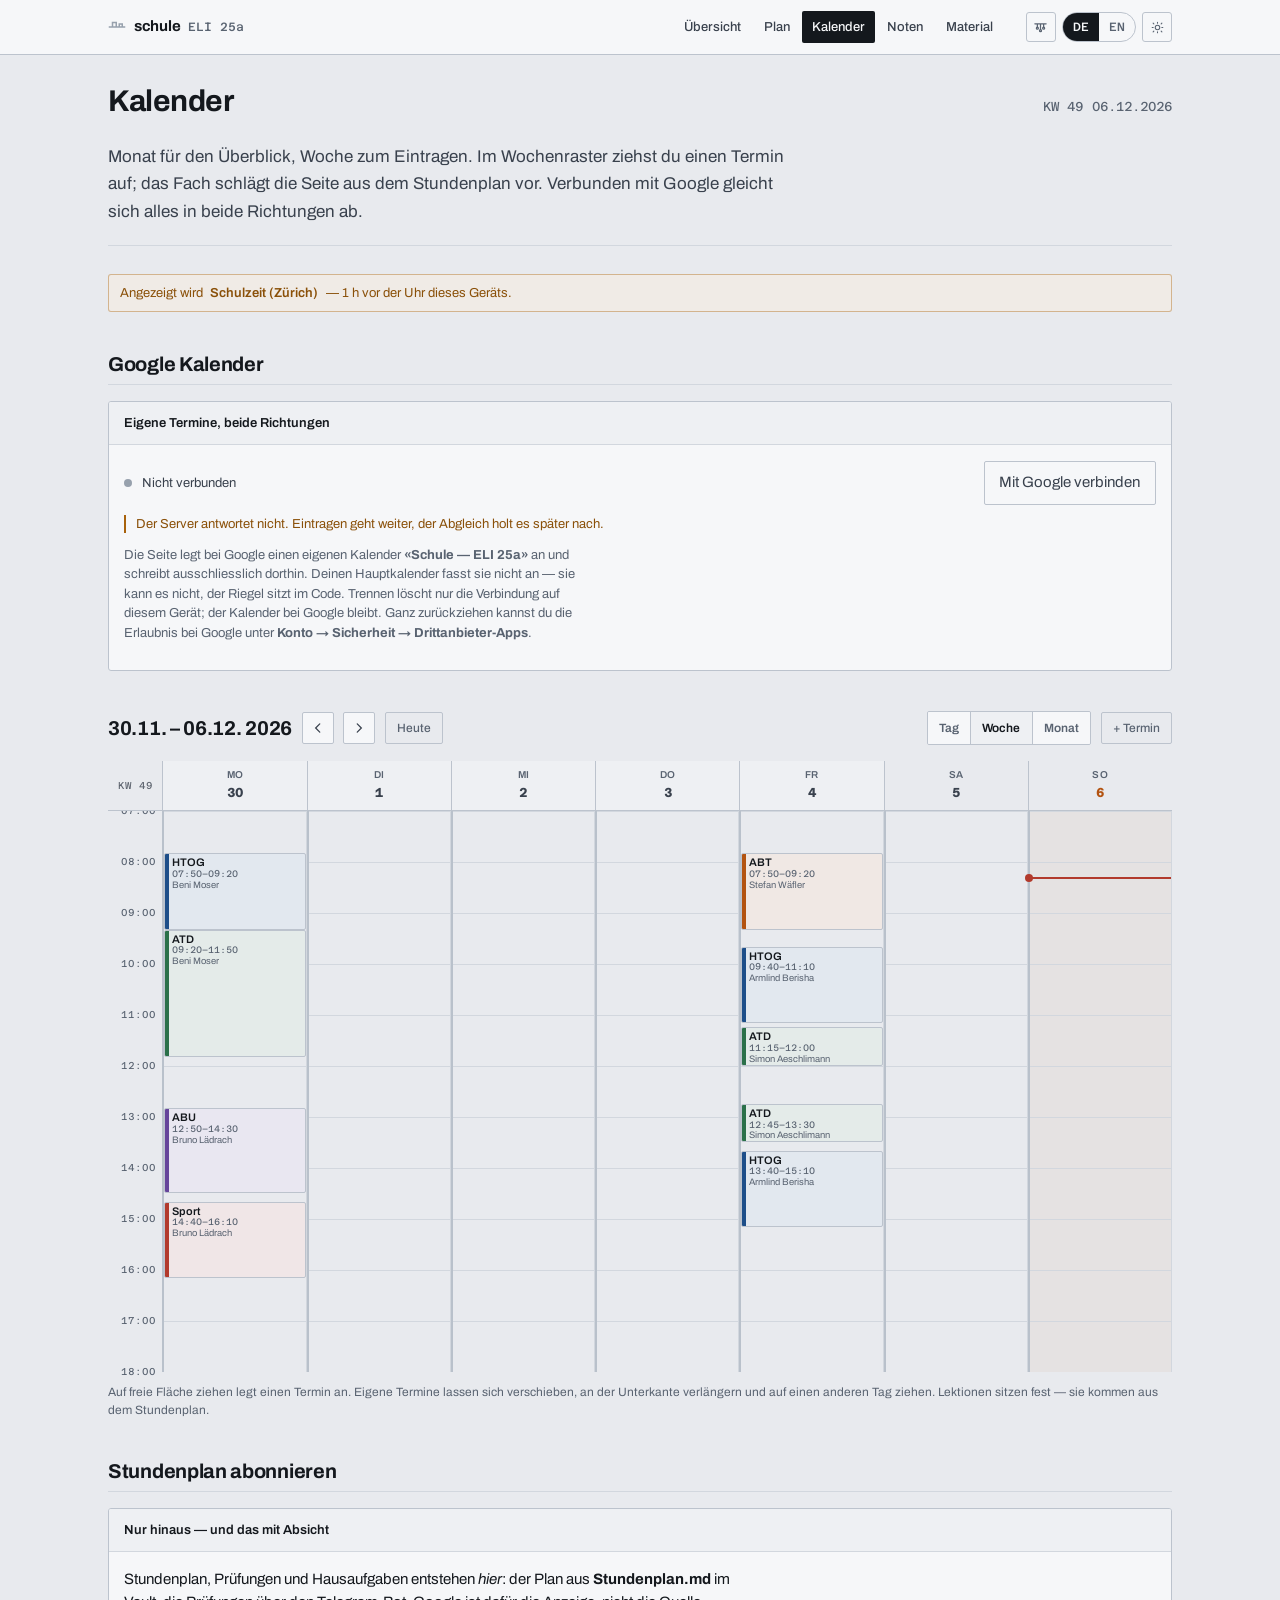
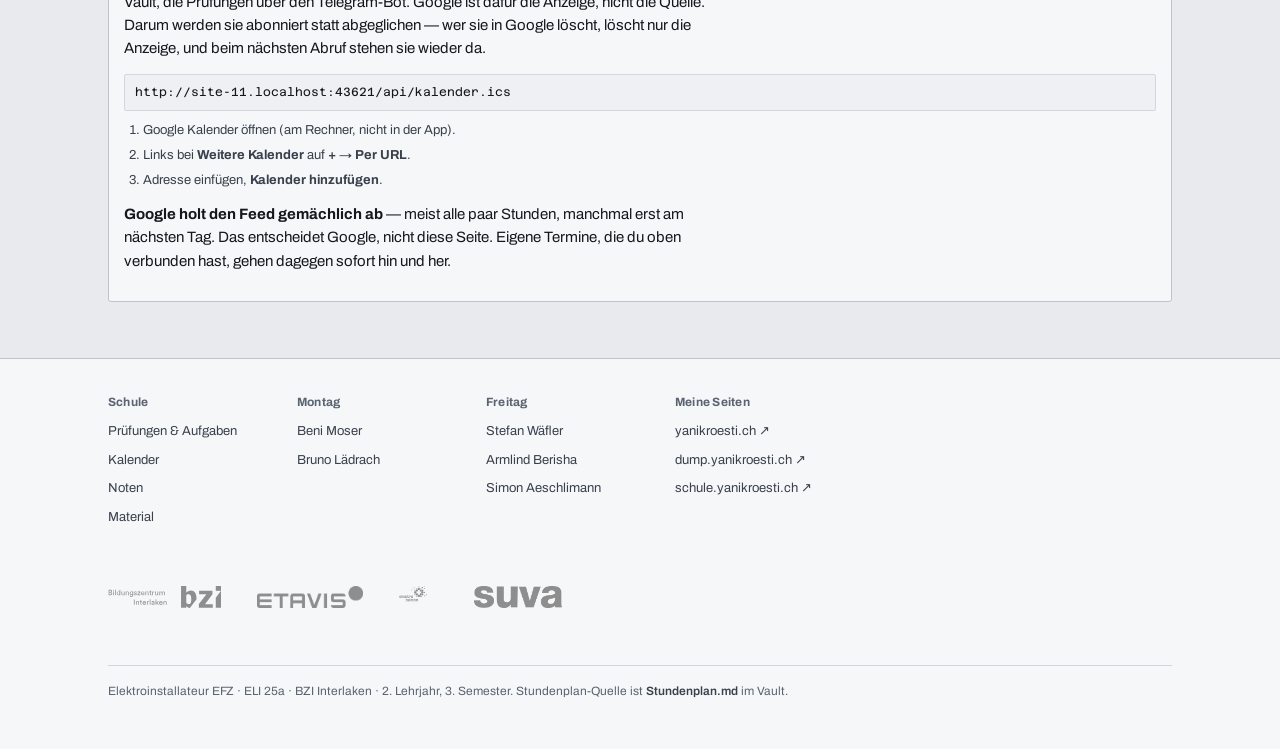
==== commit 7a979669: "Bericht fuer den Lehrbetrieb, Tagesansicht, Kopfleiste fuers Handy lehrmeister.html — ein Bericht, k" ====
--- a/kalender.html
+++ b/kalender.html
@@ -130,9 +130,11 @@
 /* ---- Wochenraster ----
    Sieben senkrechte Hutschienen. Die Zeit läuft nach unten, jede
    Spalte trägt links ihre Schiene, die Klemmen sitzen darauf.        */
-.woche { --stunde-h: 51px; }
+/* --spalten setzt woche.js: 7 fuer die Woche, 1 fuer den Tag. Dasselbe
+   Raster, dieselben Klemmen — nur breiter. */
+.woche { --stunde-h: 51px; --spalten: 7; }
 .wkopf {
-  display: grid; grid-template-columns: 3.4rem repeat(7, minmax(0, 1fr));
+  display: grid; grid-template-columns: 3.4rem repeat(var(--spalten), minmax(0, 1fr));
   position: sticky; top: 0; z-index: 3; background: var(--ground);
   border-bottom: 1px solid var(--line-2);
 }
@@ -163,9 +165,20 @@
 
 .wleib { position: relative; }
 .wfeld {
-  display: grid; grid-template-columns: 3.4rem repeat(7, minmax(0, 1fr));
+  display: grid; grid-template-columns: 3.4rem repeat(var(--spalten), minmax(0, 1fr));
   position: relative; touch-action: pan-y;
 }
+
+/* Tagesansicht: eine Spalte, also ist Platz fuer den ganzen Wochentag
+   und mehr Text in den Klemmen. */
+.woche[data-tage="1"] .wtag { flex-direction: row; gap: 0.4rem; align-items: baseline; }
+.woche[data-tage="1"] .wtag .wd { font-size: var(--t-xs); }
+.woche[data-tage="1"] .wtag b { font-size: var(--t-m); }
+.woche[data-tage="1"] .ter { padding-left: 10px; }
+.woche[data-tage="1"] .ter b { font-size: var(--t-s); }
+.woche[data-tage="1"] .ter .wz,
+.woche[data-tage="1"] .ter .wl { font-size: var(--t-xs); }
+.woche[data-tage="1"] .ter .wl { display: block; }
 .wzeit { position: relative; }
 .wzeit span {
   position: absolute; right: 0.4rem; transform: translateY(-50%);
@@ -263,9 +276,19 @@
 
 @media (max-width: 720px) {
   .woche { --stunde-h: 44px; }
-  .wkopf, .wfeld { grid-template-columns: 2.5rem repeat(7, minmax(0, 1fr)); }
+  .wkopf, .wfeld { grid-template-columns: 2.5rem repeat(var(--spalten), minmax(0, 1fr)); }
   .ter { padding-left: 6px; }
   .ter .wl { display: none; }
+}
+
+/* Sieben Spalten auf einem Handy sind 44 px breit — dort passt die
+   Uhrzeit nicht mehr in die Klemme und wird abgeschnitten. Sie steht
+   ohnehin links an der Achse, und die Lage der Klemme sagt sie auch.
+   In der Tagesansicht ist Platz, dort bleibt sie stehen. */
+@media (max-width: 560px) {
+  .woche[data-tage="7"] .ter .wz { display: none; }
+  .woche[data-tage="7"] .ter b { font-size: 0.625rem; }
+  .woche[data-tage="7"] .ter { padding-left: 5px; padding-right: 1px; }
 }
 
 /* ---- Bearbeitungskasten ---- */
@@ -459,8 +482,9 @@
       <button class="tinybtn" id="heute"><span lang="de">Heute</span><span lang="en">Today</span></button>
       <span class="spacer"></span>
       <div class="ansicht" role="group" aria-label="Ansicht / View">
-        <button type="button" data-ansicht="monat" aria-pressed="true"><span lang="de">Monat</span><span lang="en">Month</span></button>
-        <button type="button" data-ansicht="woche" aria-pressed="false"><span lang="de">Woche</span><span lang="en">Week</span></button>
+        <button type="button" data-ansicht="tag" aria-pressed="false"><span lang="de">Tag</span><span lang="en">Day</span></button>
+        <button type="button" data-ansicht="woche" aria-pressed="true"><span lang="de">Woche</span><span lang="en">Week</span></button>
+        <button type="button" data-ansicht="monat" aria-pressed="false"><span lang="de">Monat</span><span lang="en">Month</span></button>
       </div>
       <button class="tinybtn" id="neu">+&nbsp;<span lang="de">Termin</span><span lang="en">Event</span></button>
     </div>
--- a/assets/core.css
+++ b/assets/core.css
@@ -267,7 +267,12 @@
 }
 .tzpick:hover { border-color: var(--rail); }
 @media (pointer: coarse) { .tzpick { padding: 0.45rem 0.5rem; font-size: var(--t-s); } }
-@media (max-width: 480px) { .tzpick { max-width: 6.5rem; } }
+@media (max-width: 480px) {
+  .tzpick { max-width: 6.5rem; }
+  /* Auf schmalen Schirmen zaehlt jeder Millimeter in der Kopfleiste.
+     Die Klasse steht ohnehin auf jeder Seite im Text. */
+  .brand i { display: none; }
+}
 
 /* Hinweis, wenn die gewaehlte Zone von der Geraetezeit abweicht. Ohne
    den wuerde die Seite still eine andere Zeit zeigen als die Uhr daneben. */
@@ -288,6 +293,92 @@
 .iconbtn:hover { color: var(--ink); border-color: var(--line-2); background: var(--plate-2); }
 .iconbtn:active { background: var(--line); }
 .iconbtn svg { width: 15px; height: 15px; }
+
+/* ---- Verteiler ----
+   Von dieser Schiene gehen die anderen ab. Das ist kein Menue im
+   ueblichen Sinn, sondern eine Abzweigdose: eine kurze Liste eigener
+   Seiten, jede mit beschriftetem Fuss in ihrer Farbe — dasselbe
+   Bauteil wie ueberall, nur kleiner.                                 */
+.vert { position: relative; }
+.vertbtn {
+  border: 1px solid var(--line-2); background: transparent; cursor: pointer;
+  width: 30px; height: 30px; border-radius: var(--r); display: grid; place-items: center;
+  color: var(--muted);
+  transition: color 0.14s var(--ease), border-color 0.14s var(--ease), background 0.14s var(--ease);
+}
+.vertbtn:hover { color: var(--ink); border-color: var(--line-2); background: var(--plate-2); }
+.vertbtn svg { width: 15px; height: 15px; }
+.vertbtn[aria-expanded="true"] {
+  background: var(--plate-2); color: var(--ink); border-color: var(--rail);
+}
+
+.vertliste {
+  position: absolute; top: calc(100% + 7px); right: 0; z-index: 70;
+  min-width: 17rem; max-width: min(21rem, calc(100vw - 1.5rem));
+  background: var(--plate); border: 1px solid var(--line-2);
+  border-radius: var(--r-s); padding: 0.3rem;
+  /* Auf dem Handy ist das die ganze Navigation — neun Zeilen passen im
+     Querformat nicht mehr aufs Bild. Dann scrollt die Liste selbst,
+     statt unten abgeschnitten zu werden. */
+  max-height: calc(100vh - 5rem); overflow-y: auto;
+  overscroll-behavior: contain;
+}
+.vertliste[hidden] { display: none; }
+.verth {
+  font-family: var(--f-data); font-size: 0.625rem; color: var(--ink-2);
+  text-transform: uppercase; letter-spacing: 0.06em;
+  padding: 0.4rem 0.45rem 0.45rem;
+  border-bottom: 1px solid var(--line); margin-bottom: 0.3rem;
+}
+.verth.zweite { margin-top: 0.5rem; }
+
+/* Die Seiten dieser Site brauchen keinen Farbfuss — sie haben keine
+   Fachfarbe. Schmalere Zeile, gleiche Hoehe fuer den Finger. */
+.vertz.klein {
+  grid-template-columns: minmax(0, 1fr) auto;
+  min-height: 40px; padding-top: 0.3rem; padding-bottom: 0.3rem;
+}
+.vertz.klein .vt b { font-weight: 500; }
+.vertz.klein[aria-current="page"] .vt b { font-weight: 700; }
+
+/* Die Zeitzone im Verteiler: eine Zeile, volle Breite, nicht anklickbar
+   als Ganzes — das Auswahlfeld darin macht die Arbeit. */
+.vertz.zeile { display: block; padding: 0.3rem 0.45rem 0.45rem; }
+.vertz.zeile:hover { background: transparent; }
+.vertz.zeile .tzpick { width: 100%; max-width: none; }
+.vertz {
+  display: grid; grid-template-columns: 2.7rem minmax(0, 1fr) auto; gap: 0.55rem;
+  align-items: center; text-decoration: none; color: inherit;
+  padding: 0.42rem 0.45rem; border-radius: var(--r-s); min-height: 44px;
+  transition: background 0.12s var(--ease);
+}
+.vertz:hover { background: var(--plate-2); }
+.vertz .fuss {
+  font-family: var(--f-data); font-size: 0.625rem; font-weight: 600;
+  color: #fff; background: var(--c, var(--rail));
+  border-radius: var(--r-s); padding: 0.18rem 0; text-align: center;
+  letter-spacing: 0.02em;
+}
+:root[data-theme="dark"] .vertz .fuss { color: var(--ground); }
+@media (prefers-color-scheme: dark) {
+  :root:not([data-theme="light"]) .vertz .fuss { color: var(--ground); }
+}
+.vertz .vt { min-width: 0; }
+.vertz .vt b {
+  display: block; font-size: var(--t-s); font-weight: 600; color: var(--ink);
+  white-space: nowrap; overflow: hidden; text-overflow: ellipsis;
+}
+.vertz .vt span {
+  display: block; font-size: var(--t-xs); color: var(--muted);
+  white-space: nowrap; overflow: hidden; text-overflow: ellipsis;
+}
+.vertz .ext { color: var(--ink-2); font-size: var(--t-xs); font-family: var(--f-data); }
+.vertz[aria-current="page"] { background: var(--plate-2); }
+.vertz[aria-current="page"] .ext { color: var(--live-ink); font-weight: 600; }
+
+@media (max-width: 480px) {
+  .vertliste { right: -0.4rem; min-width: 15rem; }
+}
 
 /* ============================================================
    DIE SCHIENE — das tragende Element
@@ -689,13 +780,11 @@
   }
   .brand { order: 1; }
   .tools { order: 2; margin-left: auto; }
-  .nav {
-    order: 3; width: 100%; margin-left: 0;
-    overflow-x: auto; overscroll-behavior-x: contain;
-    scrollbar-width: none; -ms-overflow-style: none; padding-bottom: 2px;
-  }
-  .nav::-webkit-scrollbar { display: none; }
-  .nav a { white-space: nowrap; flex: none; }
+  /* Die obere Leiste passte auf dem Handy nicht mehr ins Bild: Marke,
+     fuenf Reiter, Zeitzone, Sprache und Hell/Dunkel auf 375 px. Die
+     Reiter wandern deshalb in den Verteiler — dort stehen sie
+     untereinander, lesbar, und die Leiste bleibt eine Zeile. */
+  .nav { display: none; }
 
   .term { grid-template-columns: var(--foot) minmax(0, 1fr); }
   .term > .strip { width: calc(var(--strip) - 1.05rem); font-size: 0.6875rem; }
@@ -705,7 +794,13 @@
     border-left: 0; border-top: 1px solid var(--line);
     flex-direction: row; align-items: baseline; justify-content: space-between;
     text-align: left; padding-top: 0.42rem; padding-bottom: 0.42rem;
+    /* Countdown und Raumzeile passen bei 375 px nicht nebeneinander.
+       Ohne Umbruch schob sich die Raumzeile rechts aus der Klemme und
+       die ganze Seite liess sich waagrecht schieben. Lieber zwei Zeilen
+       als eine, die aus dem Bild laeuft. */
+    flex-wrap: wrap; gap: 0.15rem 0.6rem;
   }
+  .term > .aside > * { min-width: 0; }
   .term.lead .val { font-size: var(--t-2xl); }
   .foot .wrap { gap: 1.4rem 2rem; }
 }
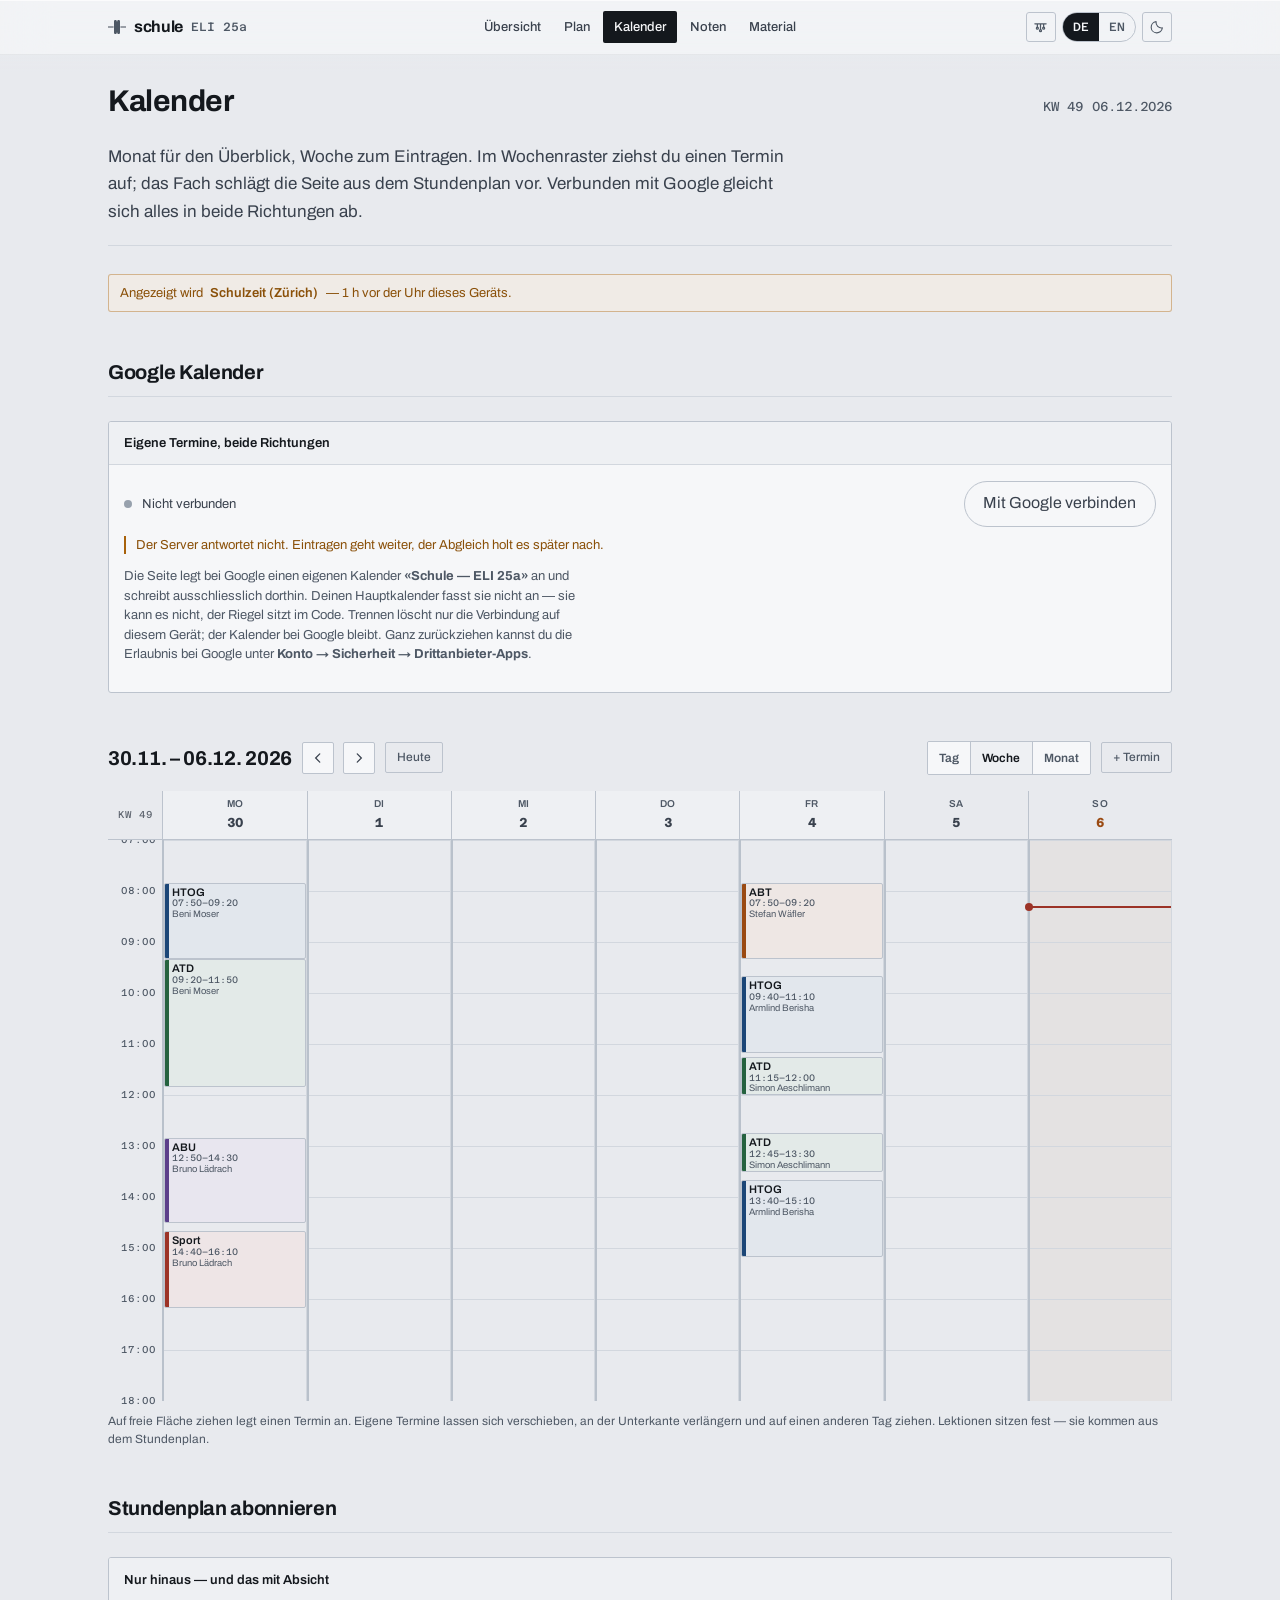
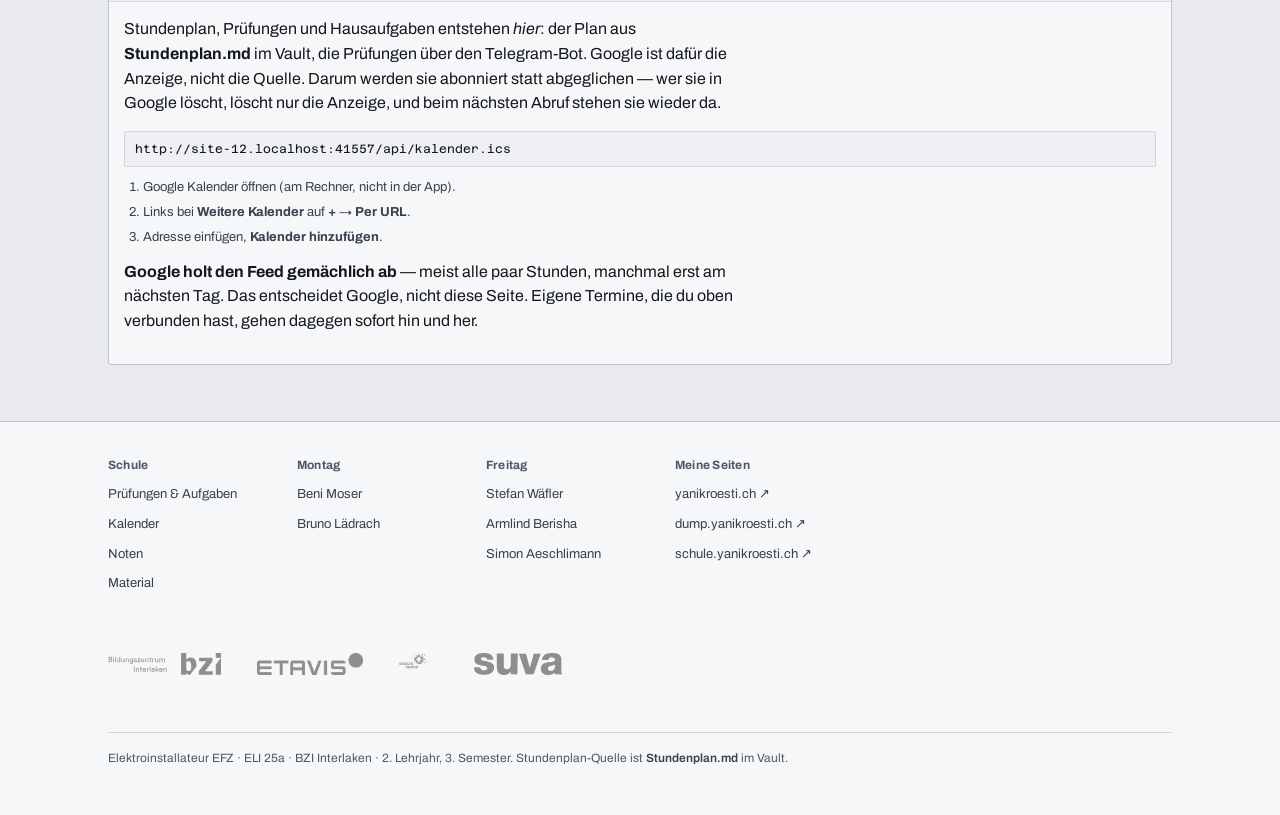
==== commit 416c6151: "Glas nur auf der Kopfleiste, Kontrast gemessen, erstes Symbol Zweiter Apple-HIG-Durchgang, aufgesetz" ====
--- a/kalender.html
+++ b/kalender.html
@@ -11,6 +11,9 @@
 <link rel="preconnect" href="https://fonts.googleapis.com">
 <link rel="preconnect" href="https://fonts.gstatic.com" crossorigin>
 <link href="https://fonts.googleapis.com/css2?family=Archivo:wght@400;500;600;700&family=Azeret+Mono:wght@400;500;600&display=swap" rel="stylesheet">
+<link rel="icon" href="icon.svg" type="image/svg+xml">
+<link rel="apple-touch-icon" href="apple-touch-icon.png">
+<link rel="manifest" href="site.webmanifest">
 <link rel="stylesheet" href="assets/core.css">
 <link rel="stylesheet" href="assets/page.css">
 <style>
@@ -344,8 +347,8 @@
 }
 .kasten .kfuss .spacer { flex: 1; }
 .knopf {
-  font: 600 var(--t-s)/1 inherit; cursor: pointer; min-height: 40px;
-  padding: 0.6rem 0.9rem; border-radius: var(--r-s);
+  font: 600 var(--t-s)/1 inherit; cursor: pointer; min-height: 44px;
+  padding: 0.6rem 1.15rem; border-radius: 999px;
   border: 1px solid var(--line-2); background: var(--plate); color: var(--ink-2);
 }
 .knopf:hover { border-color: var(--rail); color: var(--ink); }
--- a/assets/core.css
+++ b/assets/core.css
@@ -26,11 +26,11 @@
      Angelehnt an die Konvention echter Reihenklemmen, wo die Farbe
      die Funktion nennt: orange = abgesichert/trennbar, blau = Neutral,
      gruen = Schutz, violett = Sonderfunktion, rot = geschaltet.      */
-  --s-abt:   #b35310;   /* orange  — hier laufen alle Pruefungen */
-  --s-htog:  #1d4e89;   /* blau    — das Arbeitspferd */
-  --s-atd:   #2a7049;   /* gruen   — Dokumentation und Telekom */
-  --s-abu:   #66459b;   /* violett — Allgemeinbildung */
-  --s-sport: #b23a2c;   /* rot     — Sport */
+  --s-abt:   #9a4a12;   /* orange  — hier laufen alle Pruefungen */
+  --s-htog:  #1b4677;   /* blau    — das Arbeitspferd */
+  --s-atd:   #25623f;   /* gruen   — Dokumentation und Telekom */
+  --s-abu:   #5b3e8a;   /* violett — Allgemeinbildung */
+  --s-sport: #9c3327;   /* rot     — Sport */
 
   /* ---- Grundflaechen: Innenraum eines Verteilkastens ----
      Kuehles Hellgrau statt warmem Papier. Das ist eine bewusste
@@ -44,8 +44,11 @@
 
   --ink:      #14181d;
   --ink-2:    #39414d;
-  --muted:    #596371;
-  --faint:    #69727f;
+  /* Gemessen: --faint stand auf #69727f und trug auf --ground nur
+     4.04:1, auf --plate-2 4.26:1 — beides unter 4.5:1. Geprueft war
+     es offenbar nur gegen --plate (4.54:1). Jetzt 5.43 / 4.83 / 5.09. */
+  --muted:    #4e5865;   /* 6.74 auf --plate, 6.00 auf --ground */
+  --faint:    #5c6674;   /* 5.43 auf --plate, 4.83 auf --ground */
   --line:     #d2d7de;
   --line-2:   #bcc3cd;
 
@@ -72,15 +75,39 @@
   --f-ui:   Archivo, "Helvetica Neue", Helvetica, Arial, system-ui, sans-serif;
   --f-data: "Azeret Mono", ui-monospace, SFMono-Regular, Consolas, monospace;
 
-  /* Feste Typo-Stufen, Verhaeltnis ~1.15-1.2 */
+  /* Feste Typo-Stufen, Verhaeltnis ~1.15-1.2
+     --t-b stand bis zum 12.09.2026 auf 0.9375rem (15px). Apples Vorgabe
+     fuer die Grundschrift auf dem Telefon ist 17 pt, das Minimum 11 pt
+     (typography.md > Specifications). 15px liegt dazwischen, aber die
+     Seite wird muede, einhaendig und bei schlechtem Licht gelesen — da
+     ist die Grundschrift der falsche Ort zum Sparen. Jetzt 16px, auf
+     groben Zeigern (Finger) 17px. Die Stufen darueber bleiben. */
   --t-xs:  0.75rem;
   --t-s:   0.8125rem;
-  --t-b:   0.9375rem;
+  --t-b:   1rem;
   --t-m:   1.0625rem;
   --t-l:   1.25rem;
   --t-xl:  1.5rem;
   --t-2xl: 1.875rem;
   --t-3xl: 2.5rem;
+
+  /* 8px-Basis, damit senkrechter Rhythmus entsteht statt Zufall. */
+  --sp-1: 0.5rem;  --sp-2: 0.75rem; --sp-3: 1rem;
+  --sp-4: 1.5rem;  --sp-5: 2rem;    --sp-6: 3rem;
+
+  /* Der Pruefungstext lief ueber die volle Klemmenbreite — auf
+     1120px sind das ueber 110 Zeichen je Zeile. */
+  --measure: 62ch;
+
+  /* Liquid Glass, ausschliesslich fuer die Kopfleiste. Apples Modell
+     kennt zwei Ebenen; Glas gehoert nur in die schwebende obere:
+     "Don't use Liquid Glass in the content layer" (Materials).
+     Die Klemmen sind Inhalt und bleiben flach und deckend. */
+  --glass-blur: 24px;
+  --glass-sat:  1.4;
+  --glass-bg:   rgba(246, 247, 249, 0.72);
+  --glass-line: rgba(20, 24, 29, 0.10);
+  --glass-hi:   rgba(255, 255, 255, 0.65);
 
   --wrap: 1120px;
   color-scheme: light;
@@ -114,6 +141,11 @@
     --s-atd:   #4aa872;
     --s-abu:   #9b7ad0;
     --s-sport: #dd6355;
+    /* Glas bei Nacht. Muss in BEIDEN Dunkelbloecken stehen, sonst
+       traegt die Leiste im System-Dunkelmodus den hellen Fond. */
+    --glass-bg:   rgba(24, 28, 36, 0.72);
+    --glass-line: rgba(231, 234, 239, 0.12);
+    --glass-hi:   rgba(231, 234, 239, 0.10);
     color-scheme: dark;
   }
 }
@@ -141,6 +173,11 @@
   --s-atd:   #4aa872;
   --s-abu:   #9b7ad0;
   --s-sport: #dd6355;
+  /* Glas bei Nacht. Muss in BEIDEN Dunkelbloecken stehen, sonst
+     traegt die Leiste im System-Dunkelmodus den hellen Fond. */
+  --glass-bg:   rgba(24, 28, 36, 0.72);
+  --glass-line: rgba(231, 234, 239, 0.12);
+  --glass-hi:   rgba(231, 234, 239, 0.10);
   color-scheme: dark;
 }
 
@@ -218,6 +255,37 @@
   background: var(--plate);
   border-bottom: 1px solid var(--line-2);
 }
+@supports ((backdrop-filter: blur(1px)) or (-webkit-backdrop-filter: blur(1px))) {
+  .topbar {
+    background: var(--glass-bg);
+    -webkit-backdrop-filter: blur(var(--glass-blur)) saturate(var(--glass-sat));
+    backdrop-filter: blur(var(--glass-blur)) saturate(var(--glass-sat));
+    border-bottom: 1px solid var(--glass-line);
+    box-shadow: inset 0 1px 0 var(--glass-hi);
+  }
+}
+/* Scroll-Edge: der Inhalt verlaeuft unter der Leiste, statt anzustossen. */
+.topbar::after {
+  content: ""; position: absolute; left: 0; right: 0; top: 100%;
+  height: 18px; pointer-events: none;
+  background: linear-gradient(to bottom,
+    color-mix(in srgb, var(--ground) 72%, transparent), transparent);
+}
+@media (prefers-reduced-transparency: reduce) {
+  .topbar { background: var(--plate); -webkit-backdrop-filter: none;
+            backdrop-filter: none; border-bottom-color: var(--line-2); box-shadow: none; }
+  .topbar::after { display: none; }
+}
+@media (prefers-contrast: more) {
+  .topbar { background: var(--plate); -webkit-backdrop-filter: none;
+            backdrop-filter: none; border-bottom: 1px solid var(--ink-2); box-shadow: none; }
+  .topbar::after { display: none; }
+}
+/* Aufteilung wie bei Apple: Zeichen links, Navigation mittig, Werkzeuge
+   rechts. Gilt nur oben — unter 660px traegt .botnav die Navigation. */
+.topbar .brand { flex: 1 1 0; }
+.topbar .tools { flex: 1 1 0; justify-content: flex-end; margin-left: 0; }
+.topbar .nav   { margin: 0 auto; gap: 0.15rem; }
 .topbar .wrap { display: flex; align-items: center; gap: 1rem; min-height: 54px; }
 
 .brand {
@@ -226,7 +294,10 @@
   letter-spacing: -0.02em; min-height: 24px;
 }
 /* Das Markenzeichen ist ein Schienenstueck mit einer Klemme darauf. */
-.brand .mk { display: block; width: 18px; height: 18px; color: var(--rail); flex: none; }
+/* --rail traegt 2.44:1 gegen --plate. Fuer eine Flaeche reicht das, fuer
+   eine bedeutungstragende Grafik nicht: WCAG 1.4.11 will 3:1. --muted
+   liegt bei 5.68:1 und bleibt trotzdem zurueckgenommen. */
+.brand .mk { display: block; width: 18px; height: 18px; color: var(--muted); flex: none; }
 .brand i {
   font-style: normal; color: var(--muted); font-weight: 500;
   font-size: var(--t-xs); font-family: var(--f-data); letter-spacing: 0;
@@ -241,6 +312,65 @@
 .nav a:hover { background: var(--plate-2); color: var(--ink); }
 .nav a:active { background: var(--line); }
 .nav a[aria-current="page"] { background: var(--accent); color: var(--plate); }
+
+/* ============================================================
+   Fussschiene — dieselbe Klemmenleiste, an die Daumenkante gelegt
+   ------------------------------------------------------------
+   Bis zum 12.09.2026 verschwand die obere Leiste unter 660 px
+   ersatzlos, und die gesamte Navigation lag im Verteiler hinter
+   einem 30x30-Knopf oben rechts. Das ist auf dem Telefon die am
+   schwersten erreichbare Ecke; designing-for-ios.md > Best
+   practices nennt "the middle or bottom area of the display" als
+   den bequemen Bereich. Die Seite wird genau so gelesen:
+   einhaendig, stehend, muede.
+
+   Statt eine fremde Tab-Leiste zu importieren, kippt hier das
+   eigene Signaturbauteil um 90 Grad: die Schiene liegt als Linie
+   an der Oberkante, fuenf Klemmen haengen daran, die aktive traegt
+   ihren Fuss unten. Gleiches Rastermass, gleiche Farbregel — die
+   Seiten dieser Site haben keine Fachfarbe, darum Akzent statt
+   Klemmenfarbe, wie im Verteiler auch.
+   ============================================================ */
+.botnav {
+  display: none;
+  position: fixed; left: 0; right: 0; bottom: 0; z-index: 65;
+  background: var(--plate);
+  border-top: 2px solid var(--rail);
+  padding-bottom: env(safe-area-inset-bottom, 0px);
+}
+.botnav ul {
+  list-style: none; margin: 0; padding: 0;
+  display: grid; grid-template-columns: repeat(5, 1fr);
+}
+.botnav a {
+  display: flex; flex-direction: column; align-items: center; justify-content: center;
+  gap: 0.16rem; min-height: 56px; padding: 0.3rem 0.15rem 0;
+  text-decoration: none; color: var(--muted);
+  position: relative;
+  transition: color 0.14s var(--ease);
+}
+.botnav a svg { width: 21px; height: 21px; flex: none; }
+.botnav a span {
+  font-size: 0.6875rem; font-weight: 600; letter-spacing: 0.01em;
+  line-height: 1.1; text-align: center;
+}
+/* Der Fuss: dasselbe Bauteil wie an der Klemme, nur unten statt links. */
+.botnav a::after {
+  content: ""; position: absolute; left: 50%; bottom: 0;
+  width: 0; height: 3px; background: var(--accent);
+  transform: translateX(-50%);
+  transition: width 0.16s var(--ease);
+}
+.botnav a[aria-current="page"] { color: var(--ink); }
+.botnav a[aria-current="page"]::after { width: 2.1rem; }
+.botnav a:active { background: var(--plate-2); }
+
+@media (max-width: 660px) {
+  .botnav { display: block; }
+  /* Die Schiene liegt ueber dem Inhalt — sonst endet die letzte Zeile
+     jeder Seite darunter. 56 px Leiste plus Geraeterand. */
+  body { padding-bottom: calc(56px + env(safe-area-inset-bottom, 0px)); }
+}
 
 .tools { display: flex; gap: 0.4rem; align-items: center; margin-left: 0.4rem; }
 
@@ -292,7 +422,21 @@
 }
 .iconbtn:hover { color: var(--ink); border-color: var(--line-2); background: var(--plate-2); }
 .iconbtn:active { background: var(--line); }
-.iconbtn svg { width: 15px; height: 15px; }
+.iconbtn svg { width: 16px; height: 16px; }
+
+/* Der Knopf zeigt, wohin er schaltet, nicht wo man steht: im Hellen
+   den Mond, im Dunkeln die Sonne. Vorher stand in beiden Zustaenden
+   dieselbe Sonne — ein Schalter, der seinen Zustand verschweigt. */
+.iconbtn .ico-sun  { display: none; }
+.iconbtn .ico-moon { display: block; }
+@media (prefers-color-scheme: dark) {
+  :root:not([data-theme="light"]) .iconbtn .ico-sun  { display: block; }
+  :root:not([data-theme="light"]) .iconbtn .ico-moon { display: none; }
+}
+:root[data-theme="dark"]  .iconbtn .ico-sun  { display: block; }
+:root[data-theme="dark"]  .iconbtn .ico-moon { display: none; }
+:root[data-theme="light"] .iconbtn .ico-sun  { display: none; }
+:root[data-theme="light"] .iconbtn .ico-moon { display: block; }
 
 /* ---- Verteiler ----
    Von dieser Schiene gehen die anderen ab. Das ist kein Menue im
@@ -487,8 +631,13 @@
   overflow-wrap: break-word;
   hyphens: auto;
 }
-.term .tt { font-weight: 600; font-size: var(--t-b); letter-spacing: -0.01em; }
-.term .sub { font-size: var(--t-s); color: var(--muted); }
+.term .tt { font-weight: 600; font-size: var(--t-b); letter-spacing: -0.01em; line-height: 1.35; }
+/* Die Nebenzeile traegt bei Pruefungen den ganzen Stoff — auf 1120px
+   waren das ueber 110 Zeichen in einer Zeile. */
+.term .sub {
+  font-size: var(--t-s); color: var(--muted);
+  max-width: var(--measure); line-height: 1.5; margin-top: 0.15rem;
+}
 .term .sub b { color: var(--ink-2); font-weight: 500; }
 
 .term > .aside {
@@ -518,6 +667,10 @@
 .term.warn .val { color: var(--warn-ink); }
 .term.done { opacity: 0.55; }
 .term.done .tt { text-decoration: line-through; text-decoration-color: var(--faint); }
+/* Faellig gewesen: nimmt sich zurueck, ohne durchgestrichen zu sein —
+   erledigt ist etwas anderes als vorbei. Trifft nur den Kalender; die
+   Schienen filtern Vergangenes weg. */
+.term.vorbei { opacity: 0.6; }
 .term[aria-disabled="true"] { opacity: 0.5; pointer-events: none; }
 
 /* Die dominante Klemme: die naechste Lektion.
@@ -567,8 +720,10 @@
 .part::after { content: ""; flex: 1; border-top: 1px dashed var(--line-2); }
 .part > span { flex: none; }
 .part a { display: inline-flex; align-items: center; min-height: 24px; }
+/* 0.6875rem (11px) war genau das Minimum aus typography.md; fuer eine
+   anklickbare Grossbuchstaben-Zeile ist das der falsche Ort dafuer. */
 .part a, .part > span > span {
-  font-size: 0.6875rem; font-weight: 600;
+  font-size: var(--t-xs); font-weight: 600;
   letter-spacing: 0.05em; text-transform: uppercase;
   color: var(--muted); text-decoration: none;
 }
@@ -595,10 +750,12 @@
 /* ============================================================
    Abschnitte
    ============================================================ */
-.sect { margin: 2.5rem 0; }
+/* Luft zwischen den Abschnitten. Die Dichte *innerhalb* einer Schiene
+   bleibt — sie ist das Werkzeug. */
+.sect { margin: var(--sp-6) 0; }
 .sect-h {
   display: flex; align-items: baseline; gap: 0.7rem;
-  margin-bottom: 1rem; padding-bottom: 0.5rem;
+  margin-bottom: var(--sp-4); padding-bottom: var(--sp-2);
   border-bottom: 1px solid var(--line);
 }
 .sect-h h2 { font-size: var(--t-l); }
@@ -805,23 +962,61 @@
   .foot .wrap { gap: 1.4rem 2rem; }
 }
 
-/* ---------- Touch ---------- */
+/* ---------- Touch ----------
+   Apples Vorgabe fuer Bedienelemente am Finger ist 44x44 pt, das
+   Minimum 28x28 pt (accessibility.md > Controls). Am Zeiger gilt 28x28
+   als Vorgabe — darum stehen die kleinen Masse oben und werden erst
+   hier angehoben. Bis zum 12.09.2026 endete das bei 32-40 px; das ist
+   ueber dem Minimum, aber unter der Vorgabe, und diese Seite wird
+   einhaendig im Treppenhaus bedient. Jetzt durchgehend 44. */
 @media (pointer: coarse) {
+  :root { --t-b: 1.0625rem; }
   .nav a { padding: 0.52rem 0.75rem; font-size: var(--t-b); }
-  .part a { display: inline-flex; align-items: center; min-height: 32px; }
-  .brand { min-height: 34px; }
-  .langswitch button, .wk-toggle button { padding: 0.5rem 0.85rem; font-size: var(--t-s); }
-  .iconbtn { width: 40px; height: 40px; }
-  .foot a { display: inline-block; padding: 0.38rem 0; font-size: var(--t-b); }
+  .part a { display: inline-flex; align-items: center; min-height: 44px; }
+  .brand { min-height: 44px; }
+  .langswitch button, .wk-toggle button { padding: 0.62rem 0.9rem; font-size: var(--t-s); }
+  .iconbtn, .vertbtn { width: 44px; height: 44px; }
+  .iconbtn svg, .vertbtn svg { width: 18px; height: 18px; }
+  .foot a { display: inline-flex; align-items: center; min-height: 44px; font-size: var(--t-b); }
   .logos img { height: 20px; }
 }
+
+/* ---- Druckantwort ----
+   Jedes Bedienelement gibt beim Druecken nach: 3 %, 90 ms, eine Achse.
+   Grosse Flaechen skalieren NICHT — eine 3 rem hohe Klemme, die
+   schrumpft, sieht aus wie ein Fehler; sie wechselt die Tonstufe. */
+:root { --press: 0.97; --press-t: 90ms; }
+
+.nav a, .botnav a, .iconbtn, .vertbtn, .langswitch button, .wk-toggle button,
+.tinybtn, .knopf, .index a, .term[href], .vertliste a, .tier {
+  -webkit-tap-highlight-color: transparent;
+  transition: transform var(--press-t) var(--ease),
+              background 0.14s var(--ease), color 0.14s var(--ease),
+              border-color 0.14s var(--ease);
+}
+.nav a:active, .botnav a:active, .iconbtn:active, .vertbtn:active,
+.langswitch button:active, .wk-toggle button:active,
+.tinybtn:active, .knopf:active, .vertliste a:active {
+  transform: scale(var(--press));
+}
+.index a:active, .term[href]:active { transform: none; background: var(--plate-2); }
+
+/* Der Verteiler dreht seine Leitungen, solange er offen ist — die eine
+   orchestrierte Bewegung der Seite, und sie sagt etwas. */
+.vertbtn svg { transition: transform 0.18s var(--ease); }
+.vertbtn[aria-expanded="true"] svg { transform: rotate(90deg); }
 
 @media (prefers-reduced-motion: reduce) {
   *, *::before, *::after { animation-duration: 0.01ms !important; transition-duration: 0.01ms !important; }
+  .nav a:active, .botnav a:active, .iconbtn:active, .vertbtn:active,
+  .langswitch button:active, .wk-toggle button:active,
+  .tinybtn:active, .knopf:active, .vertliste a:active { transform: none; }
+  .vertbtn[aria-expanded="true"] svg { transform: none; }
 }
 
 @media print {
-  .topbar, .foot, .iconbtn, .langswitch, .wk-toggle { display: none !important; }
+  .topbar, .foot, .iconbtn, .langswitch, .wk-toggle, .botnav { display: none !important; }
+  body { padding-bottom: 0 !important; }
   body { background: #fff; }
   .term, .panel { border-color: #999; break-inside: avoid; }
   .rail::before, .term::before { background: #999; }
